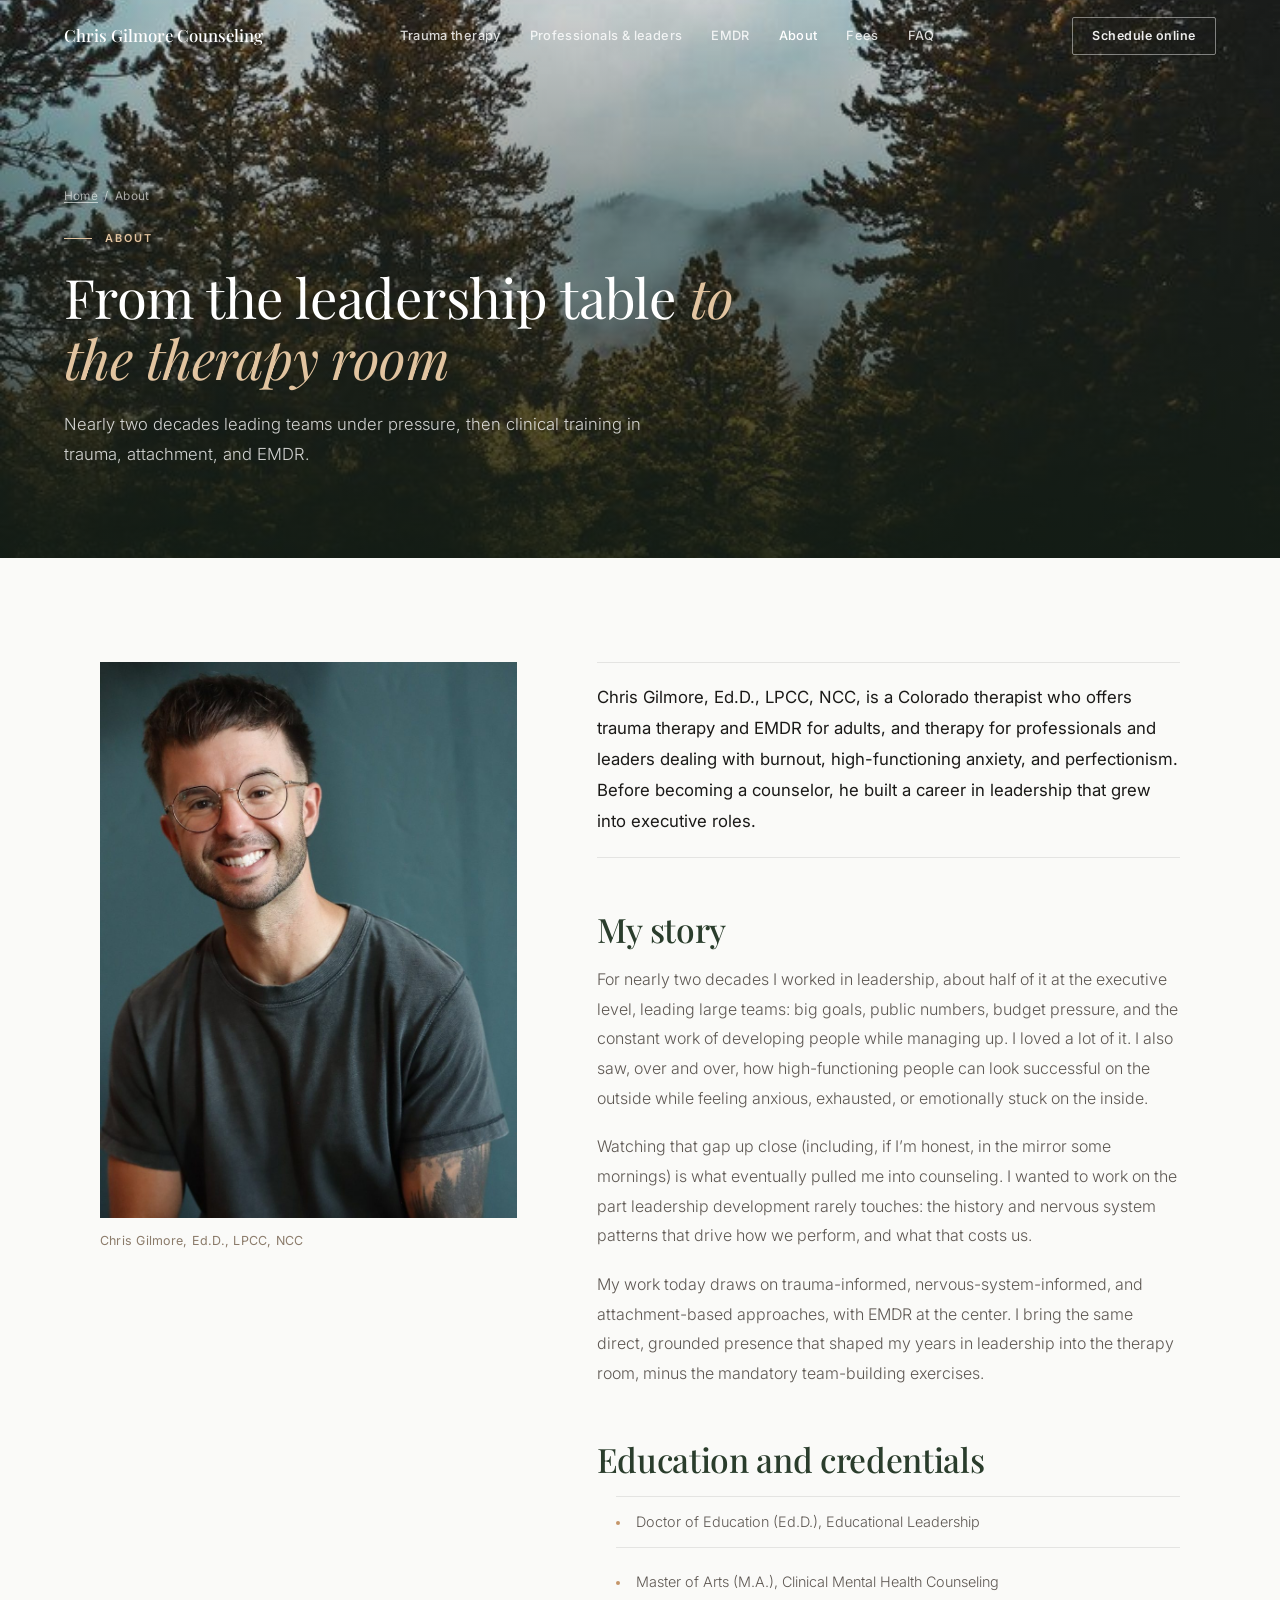
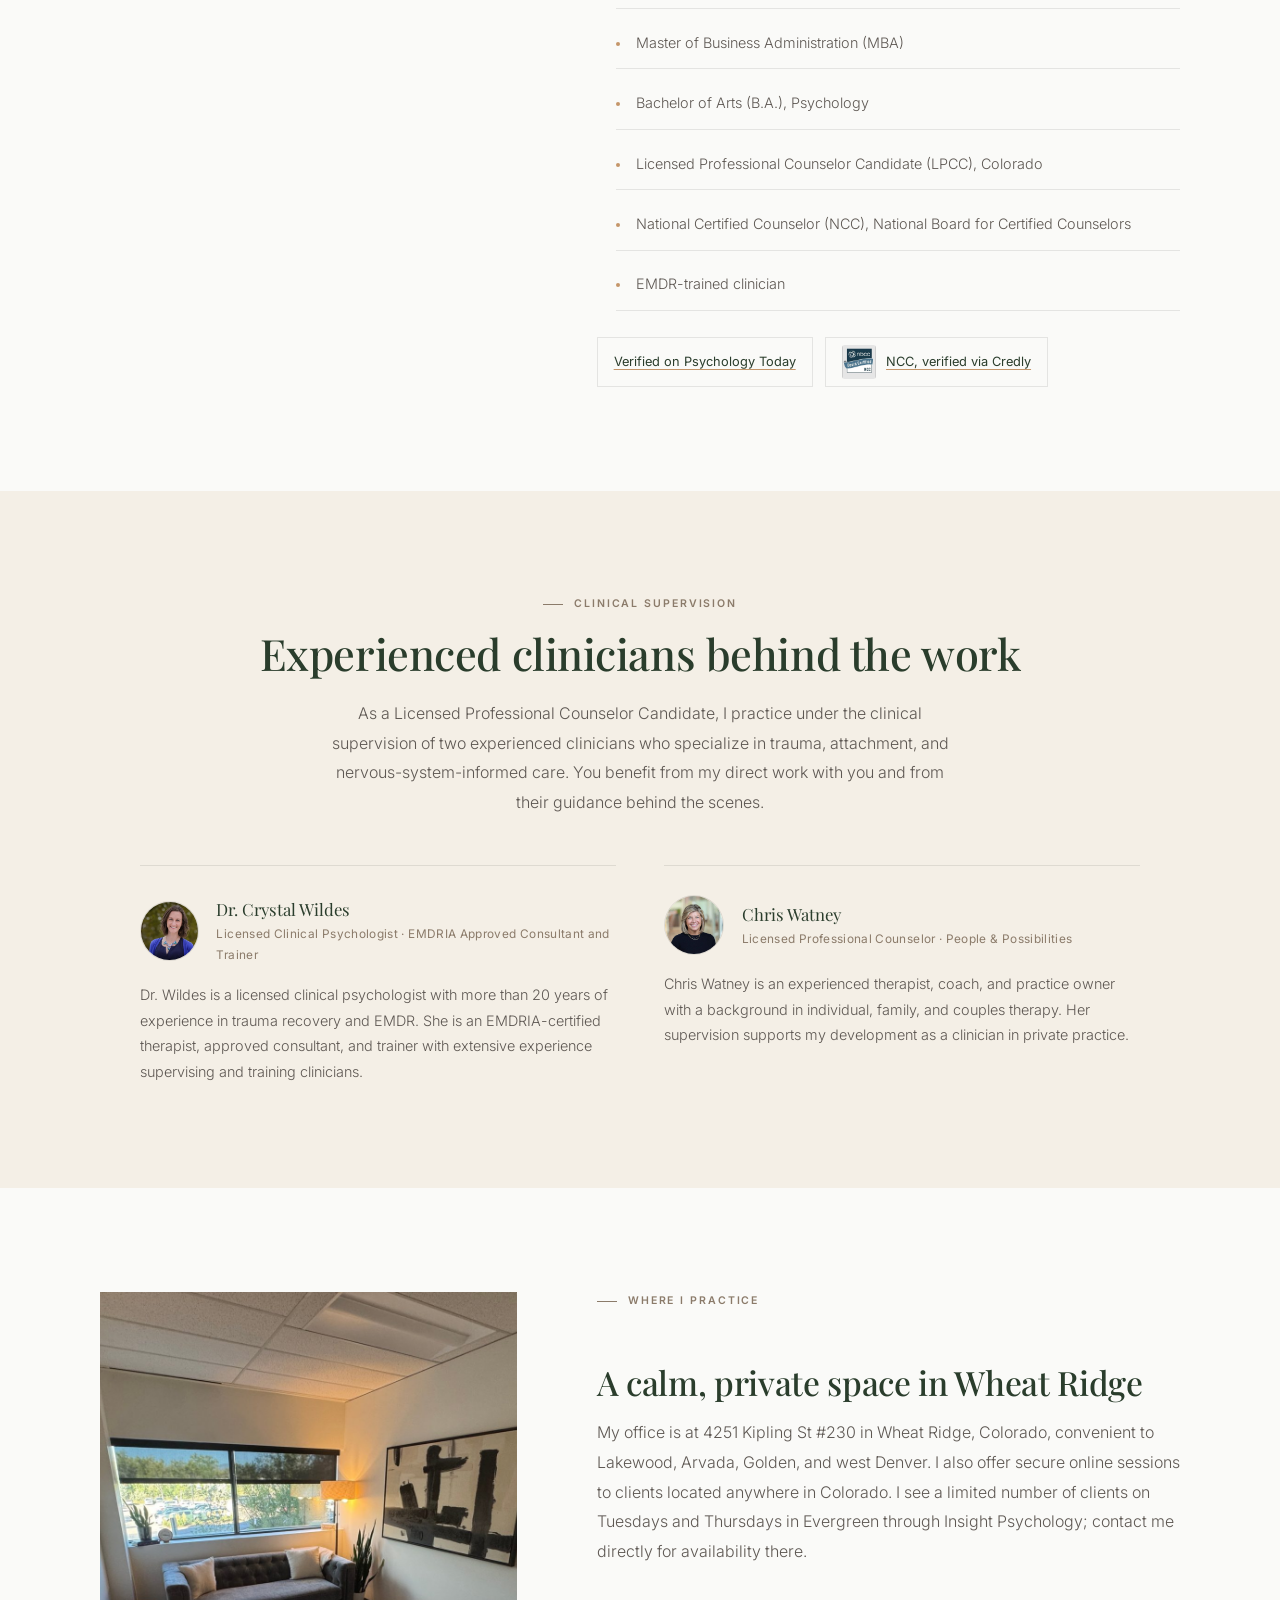
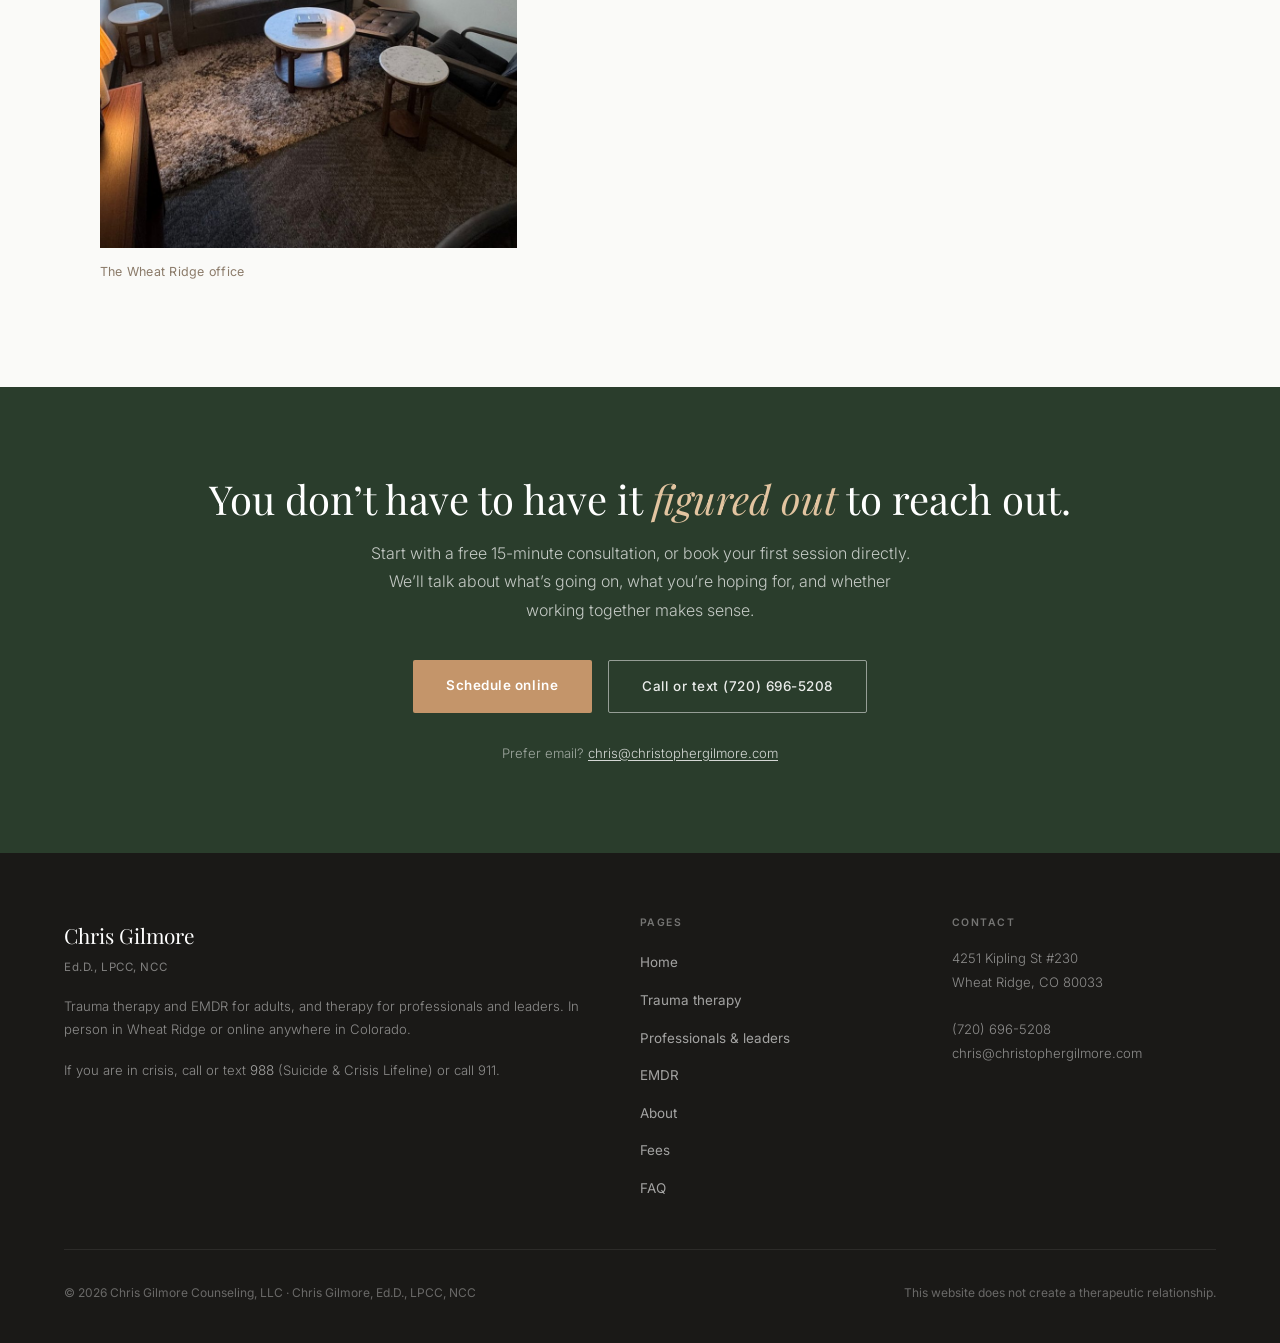
==== about/index.html @ 4705e633 "Add Wheat Ridge office photo to About page 'Where I practice' section Co-Authored-By: Claude Opus 5." ====
<!DOCTYPE html>
<html lang="en">
<head>
  <meta charset="UTF-8" />
  <meta name="viewport" content="width=device-width, initial-scale=1.0" />
  <title>About Chris Gilmore, Ed.D., LPCC, NCC | Colorado Therapist</title>
  <meta name="description" content="Chris Gilmore spent nearly two decades in executive leadership before becoming a trauma-focused therapist. Education, credentials, EMDR training, and clinical supervision." />
  <link rel="canonical" href="https://christophergilmore.com/about/" />
  <meta name="robots" content="index, follow, max-image-preview:large" />
  <meta name="author" content="Chris Gilmore, Ed.D., LPCC, NCC" />
  <meta property="og:type" content="website" />
  <meta property="og:site_name" content="Chris Gilmore Counseling" />
  <meta property="og:url" content="https://christophergilmore.com/about/" />
  <meta property="og:title" content="About Chris Gilmore | Trauma therapy in Colorado" />
  <meta property="og:description" content="Chris Gilmore spent nearly two decades in executive leadership before becoming a trauma-focused therapist. Education, credentials, EMDR training, and clinical supervision." />
  <meta property="og:image" content="https://christophergilmore.com/og-image.jpg?v=4" />
  <meta property="og:image:width" content="1200" />
  <meta property="og:image:height" content="630" />
  <meta property="og:image:alt" content="Colorado mountain ridge at sunrise with the words: A space to understand yourself more fully." />
  <meta name="twitter:card" content="summary_large_image" />
  <meta name="twitter:title" content="About Chris Gilmore | Trauma therapy in Colorado" />
  <meta name="twitter:description" content="Chris Gilmore spent nearly two decades in executive leadership before becoming a trauma-focused therapist. Education, credentials, EMDR training, and clinical supervision." />
  <meta name="twitter:image" content="https://christophergilmore.com/og-image.jpg?v=4" />
  <link rel="alternate" type="text/plain" title="Plain-text summary for AI assistants" href="/llms.txt" />
  <script type="application/ld+json">
{
  "@context": "https://schema.org",
  "@graph": [
    {
      "@type": "WebSite",
      "@id": "https://christophergilmore.com/#website",
      "url": "https://christophergilmore.com/",
      "name": "Chris Gilmore, Ed.D., LPCC, NCC",
      "publisher": {
        "@id": "https://christophergilmore.com/#practice"
      }
    },
    {
      "@type": [
        "MedicalBusiness",
        "ProfessionalService"
      ],
      "@id": "https://christophergilmore.com/#practice",
      "name": "Chris Gilmore Counseling",
      "alternateName": "Chris Gilmore Counseling, LLC",
      "description": "Private-pay trauma therapy and EMDR for adults, and therapy for executives, leaders, and other professionals in demanding roles. In person in Wheat Ridge, Colorado, and online anywhere in Colorado.",
      "url": "https://christophergilmore.com/",
      "logo": "https://christophergilmore.com/og-image.jpg",
      "image": "https://christophergilmore.com/og-image.jpg",
      "telephone": "+17206965208",
      "email": "chris@christophergilmore.com",
      "priceRange": "$165 per 50-minute session",
      "currenciesAccepted": "USD",
      "address": {
        "@type": "PostalAddress",
        "streetAddress": "4251 Kipling St #230",
        "addressLocality": "Wheat Ridge",
        "addressRegion": "CO",
        "postalCode": "80033",
        "addressCountry": "US"
      },
      "areaServed": {
        "@type": "State",
        "name": "Colorado"
      },
      "founder": {
        "@id": "https://christophergilmore.com/#practitioner"
      },
      "employee": {
        "@id": "https://christophergilmore.com/#practitioner"
      },
      "availableService": [
        {
          "@type": "MedicalTherapy",
          "name": "EMDR therapy"
        },
        {
          "@type": "MedicalTherapy",
          "name": "Trauma-focused psychotherapy"
        },
        {
          "@type": "MedicalTherapy",
          "name": "Telehealth psychotherapy"
        }
      ]
    },
    {
      "@type": "Person",
      "@id": "https://christophergilmore.com/#practitioner",
      "name": "Chris Gilmore",
      "honorificSuffix": "Ed.D., LPCC, NCC",
      "jobTitle": "Licensed Professional Counselor Candidate",
      "description": "Colorado therapist offering trauma therapy and EMDR for adults, and therapy for high-achieving professionals facing burnout, high-functioning anxiety, and perfectionism. Attachment-based and nervous-system-informed.",
      "url": "https://christophergilmore.com/about/",
      "image": "https://christophergilmore.com/about-photo.jpg",
      "email": "mailto:chris@christophergilmore.com",
      "telephone": "+17206965208",
      "sameAs": [
        "https://www.psychologytoday.com/profile/1588260",
        "https://www.credly.com/badges/486993e9-2bfe-4efd-933d-dc13f2e16e3e/public_url"
      ],
      "hasCredential": [
        {
          "@type": "EducationalOccupationalCredential",
          "credentialCategory": "degree",
          "name": "Doctor of Education (Ed.D.), Educational Leadership"
        },
        {
          "@type": "EducationalOccupationalCredential",
          "credentialCategory": "degree",
          "name": "Master of Business Administration (MBA)"
        },
        {
          "@type": "EducationalOccupationalCredential",
          "credentialCategory": "degree",
          "name": "Master of Arts (M.A.), Clinical Mental Health Counseling"
        },
        {
          "@type": "EducationalOccupationalCredential",
          "credentialCategory": "degree",
          "name": "Bachelor of Arts (B.A.), Psychology"
        },
        {
          "@type": "EducationalOccupationalCredential",
          "credentialCategory": "license",
          "name": "Licensed Professional Counselor Candidate (LPCC)",
          "recognizedBy": {
            "@type": "Organization",
            "name": "Colorado State Board of Licensed Professional Counselor Examiners"
          }
        },
        {
          "@type": "EducationalOccupationalCredential",
          "credentialCategory": "certification",
          "name": "National Certified Counselor (NCC)",
          "recognizedBy": {
            "@type": "Organization",
            "name": "National Board for Certified Counselors"
          }
        }
      ],
      "knowsAbout": [
        "Trauma therapy",
        "EMDR therapy",
        "Complex trauma",
        "Burnout",
        "High-functioning anxiety",
        "Perfectionism",
        "Executive stress",
        "Attachment theory",
        "Nervous system regulation",
        "Nervous system regulation"
      ],
      "worksFor": {
        "@id": "https://christophergilmore.com/#practice"
      }
    },
    {
      "@type": "ProfilePage",
      "@id": "https://christophergilmore.com/about/#webpage",
      "url": "https://christophergilmore.com/about/",
      "name": "About Chris Gilmore, Ed.D., LPCC, NCC | Colorado Therapist",
      "description": "Chris Gilmore spent nearly two decades in executive leadership before becoming a trauma-focused therapist. Education, credentials, EMDR training, and clinical supervision.",
      "isPartOf": {
        "@id": "https://christophergilmore.com/#website"
      },
      "about": {
        "@id": "https://christophergilmore.com/#practice"
      },
      "author": {
        "@id": "https://christophergilmore.com/#practitioner"
      },
      "reviewedBy": {
        "@id": "https://christophergilmore.com/#practitioner"
      },
      "lastReviewed": "2026-10-20",
      "dateModified": "2026-10-20",
      "inLanguage": "en-US",
      "breadcrumb": {
        "@id": "https://christophergilmore.com/about/#breadcrumbs"
      }
    },
    {
      "@type": "BreadcrumbList",
      "@id": "https://christophergilmore.com/about/#breadcrumbs",
      "itemListElement": [
        {
          "@type": "ListItem",
          "position": 1,
          "name": "Home",
          "item": "https://christophergilmore.com/"
        },
        {
          "@type": "ListItem",
          "position": 2,
          "name": "About",
          "item": "https://christophergilmore.com/about/"
        }
      ]
    }
  ]
}
  </script>
  <link rel="preconnect" href="https://fonts.googleapis.com" />
  <link rel="preconnect" href="https://fonts.gstatic.com" crossorigin />
  <link href="https://fonts.googleapis.com/css2?family=Playfair+Display:ital,wght@0,400;0,500;1,400&family=Inter:wght@300;400;500;600;700&display=swap" rel="stylesheet" />
  <link rel="stylesheet" href="/styles.css?v=3" />
<!-- Google tag (gtag.js) -->
<script async src="https://www.googletagmanager.com/gtag/js?id=G-8GF17G078T"></script>
<script>
  window.dataLayer = window.dataLayer || [];
  function gtag(){dataLayer.push(arguments);}
  gtag('js', new Date());
  gtag('config', 'G-8GF17G078T', { allow_google_signals: false, allow_ad_personalization_signals: false });
  // Inquiry click tracking: booking, call, text, email (no personal data is sent)
  document.addEventListener('click', function (e) {
    var a = e.target.closest && e.target.closest('a[href]');
    if (!a) return;
    var h = a.getAttribute('href') || '', method = null;
    if (h.indexOf('clientsecure.me') !== -1) method = 'booking_request';
    else if (h.indexOf('tel:') === 0 && h !== 'tel:988' && h !== 'tel:911') method = 'call';
    else if (h.indexOf('sms:') === 0) method = 'text';
    else if (h.indexOf('mailto:') === 0) method = 'email';
    if (method) gtag('event', 'generate_lead', { method: method, page_path: location.pathname, transport_type: 'beacon' });
  });
</script>
</head>
<body>
<a class="skip" href="#main">Skip to content</a>
<div class="mobile-nav" id="mobile-nav" role="dialog" aria-label="Menu">
  <button class="mob-close" onclick="toggleMenu()" aria-label="Close menu">&times;</button>
  <a href="/">Home</a>
  <a href="/trauma-therapy/">Trauma therapy</a>
  <a href="/therapy-for-high-achievers/">Professionals &amp; leaders</a>
  <a href="/emdr-therapy/">EMDR</a>
  <a href="/about/">About</a>
  <a href="/faq/#fees">Fees</a>
  <a href="/faq/">FAQ</a>
  <a href="https://christopher-gilmore.clientsecure.me/request" class="mob-cta" target="_blank" rel="noopener">Schedule online</a>
  <a href="tel:+17206965208" class="mob-call">Call or text (720) 696-5208</a>
</div>
<nav class="site-nav clear" id="site-nav" aria-label="Main">
  <a href="/" class="nav-brand">
    <span class="name">Chris Gilmore Counseling</span>
  </a>
  <ul class="nav-links">
    <li><a href="/trauma-therapy/">Trauma therapy</a></li>
    <li><a href="/therapy-for-high-achievers/">Professionals &amp; leaders</a></li>
    <li><a href="/emdr-therapy/">EMDR</a></li>
    <li><a href="/about/" aria-current="page">About</a></li>
    <li><a href="/faq/#fees">Fees</a></li>
    <li><a href="/faq/">FAQ</a></li>
  </ul>
  <a href="https://christopher-gilmore.clientsecure.me/request" class="nav-cta" target="_blank" rel="noopener">Schedule online</a>
  <button class="hamburger" onclick="toggleMenu()" aria-label="Open menu"><span></span><span></span><span></span></button>
</nav>
<header class="hero page">
  <div class="hero-bg" style="background-image:url('/photo-break-2.jpg')"></div>
  <div class="hero-overlay"></div>
  <div class="hero-content">
    <nav class="crumbs" aria-label="Breadcrumb"><a href="/">Home</a> &nbsp;/&nbsp; <span>About</span></nav>
    <div class="hero-label">About</div>
    <h1>From the leadership table <em>to the therapy room</em></h1>
    <p class="lede">Nearly two decades leading teams under pressure, then clinical training in trauma, attachment, and EMDR.</p>
  </div>
</header>

<main id="main">
<section class="sec">
  <div class="split">
    <figure class="photo"><img src="/about-photo.jpg" alt="Chris Gilmore, Ed.D., LPCC, NCC" /><figcaption>Chris Gilmore, Ed.D., LPCC, NCC</figcaption></figure>
    <div class="prose" style="margin:0">
      <p class="answer">Chris Gilmore, Ed.D., LPCC, NCC, is a Colorado therapist who offers trauma therapy and EMDR for adults, and therapy for professionals and leaders dealing with burnout, high-functioning anxiety, and perfectionism. Before becoming a counselor, he built a career in leadership that grew into executive roles.</p>
      <h2>My story</h2>
      <p>For nearly two decades I worked in leadership, about half of it at the executive level, leading large teams: big goals, public numbers, budget pressure, and the constant work of developing people while managing up. I loved a lot of it. I also saw, over and over, how high-functioning people can look successful on the outside while feeling anxious, exhausted, or emotionally stuck on the inside.</p>
      <p>Watching that gap up close (including, if I&#8217;m honest, in the mirror some mornings) is what eventually pulled me into counseling. I wanted to work on the part leadership development rarely touches: the history and nervous system patterns that drive how we perform, and what that costs us.</p>
      <p>My work today draws on trauma-informed, nervous-system-informed, and attachment-based approaches, with EMDR at the center. I bring the same direct, grounded presence that shaped my years in leadership into the therapy room, minus the mandatory team-building exercises.</p>
      <h2>Education and credentials</h2>
      <ul class="creds">
        <li>Doctor of Education (Ed.D.), Educational Leadership</li>
        <li>Master of Arts (M.A.), Clinical Mental Health Counseling</li>
        <li>Master of Business Administration (MBA)</li>
        <li>Bachelor of Arts (B.A.), Psychology</li>
        <li>Licensed Professional Counselor Candidate (LPCC), Colorado</li>
        <li>National Certified Counselor (NCC), National Board for Certified Counselors</li>
        <li>EMDR-trained clinician</li>
      </ul>
      <div class="badges">
        <a class="badge" href="https://www.psychologytoday.com/profile/1588260" target="_blank" rel="noopener">Verified on Psychology Today</a>
        <a class="badge" href="https://www.credly.com/badges/486993e9-2bfe-4efd-933d-dc13f2e16e3e/public_url" target="_blank" rel="noopener"><img src="/nbcc-ncc-badge.jpg" alt="National Certified Counselor badge" loading="lazy">NCC, verified via Credly</a>
      </div>
    </div>
  </div>
</section>

<section class="sec cream" id="supervision">
  <div class="wrap">
    <div class="eyebrow center">Clinical supervision</div>
    <h2 class="sec-title center">Experienced clinicians behind the work</h2>
    <p class="sec-lead center">As a Licensed Professional Counselor Candidate, I practice under the clinical supervision of two experienced clinicians who specialize in trauma, attachment, and nervous-system-informed care. You benefit from my direct work with you and from their guidance behind the scenes.</p>
    <div class="sup-grid">
      <div class="sup-card">
        <div class="sup-head"><img src="/sup-crystal-wildes.jpg" alt="Dr. Crystal Wildes" loading="lazy"><div><div class="sup-name">Dr. Crystal Wildes</div><div class="sup-role">Licensed Clinical Psychologist &middot; EMDRIA Approved Consultant and Trainer</div></div></div>
        <p>Dr. Wildes is a licensed clinical psychologist with more than 20 years of experience in trauma recovery and EMDR. She is an EMDRIA-certified therapist, approved consultant, and trainer with extensive experience supervising and training clinicians.</p>
      </div>
      <div class="sup-card">
        <div class="sup-head"><img src="/sup-chris-watney.jpg" alt="Chris Watney" loading="lazy"><div><div class="sup-name">Chris Watney</div><div class="sup-role">Licensed Professional Counselor &middot; People &amp; Possibilities</div></div></div>
        <p>Chris Watney is an experienced therapist, coach, and practice owner with a background in individual, family, and couples therapy. Her supervision supports my development as a clinician in private practice.</p>
      </div>
    </div>
  </div>
</section>

<section class="sec">
  <div class="split">
    <figure class="photo"><img src="/office.jpg" alt="Therapy office in Wheat Ridge with a sofa, armchair, warm lamps, and a window" loading="lazy" /><figcaption>The Wheat Ridge office</figcaption></figure>
    <div class="prose" style="margin:0">
      <div class="eyebrow">Where I practice</div>
      <h2>A calm, private space in Wheat Ridge</h2>
      <p>My office is at 4251 Kipling St #230 in Wheat Ridge, Colorado, convenient to Lakewood, Arvada, Golden, and west Denver. I also offer secure online sessions to clients located anywhere in Colorado. I see a limited number of clients on Tuesdays and Thursdays in Evergreen through Insight Psychology; contact me directly for availability there.</p>
    </div>
  </div>
</section>
</main>
<section class="cta-band" aria-labelledby="cta-h">
  <h2 id="cta-h">You don&#8217;t have to have it <em>figured out</em> to reach out.</h2>
  <p>Start with a free 15-minute consultation, or book your first session directly. We&#8217;ll talk about what&#8217;s going on, what you&#8217;re hoping for, and whether working together makes sense.</p>
  <div class="btns">
    <a href="https://christopher-gilmore.clientsecure.me/request" class="btn-primary" target="_blank" rel="noopener">Schedule online</a>
    <a href="tel:+17206965208" class="btn-ghost">Call or text (720) 696-5208</a>
  </div>
  <p class="small">Prefer email? <a href="mailto:chris@christophergilmore.com">chris@christophergilmore.com</a></p>
</section>
<footer>
  <div class="footer-grid">
    <div>
      <div class="footer-name">Chris Gilmore</div>
      <div class="footer-cred">Ed.D., LPCC, NCC</div>
      <p>Trauma therapy and EMDR for adults, and therapy for professionals and leaders. In person in Wheat Ridge or online anywhere in Colorado.</p>
      <p style="margin-top:1rem">If you are in crisis, call or text <a href="tel:988">988</a> (Suicide &amp; Crisis Lifeline) or call 911.</p>
    </div>
    <div>
      <h2>Pages</h2>
      <ul>
        <li><a href="/">Home</a></li>
        <li><a href="/trauma-therapy/">Trauma therapy</a></li>
        <li><a href="/therapy-for-high-achievers/">Professionals &amp; leaders</a></li>
        <li><a href="/emdr-therapy/">EMDR</a></li>
        <li><a href="/about/">About</a></li>
        <li><a href="/faq/#fees">Fees</a></li>
        <li><a href="/faq/">FAQ</a></li>
      </ul>
    </div>
    <div>
      <h2>Contact</h2>
      <address>
        4251 Kipling St #230<br>Wheat Ridge, CO 80033<br><br>
        <a href="tel:+17206965208">(720) 696-5208</a><br>
        <a href="mailto:chris@christophergilmore.com">chris@christophergilmore.com</a>
      </address>
    </div>
  </div>
  <div class="footer-bottom">
    <span>&copy; 2026 Chris Gilmore Counseling, LLC &middot; Chris Gilmore, Ed.D., LPCC, NCC</span>
    <span>This website does not create a therapeutic relationship.</span>
  </div>
</footer>
<script>
  (function () {
    var nav = document.getElementById('site-nav');
    function setNav() { nav.className = 'site-nav ' + (window.scrollY > 60 ? 'solid' : 'clear'); }
    window.addEventListener('scroll', setNav, { passive: true }); setNav();
  })();
  function toggleMenu() {
    var m = document.getElementById('mobile-nav');
    m.classList.toggle('open');
    document.body.style.overflow = m.classList.contains('open') ? 'hidden' : '';
  }
</script>
</body>
</html>
---- styles.css ----
*, *::before, *::after { box-sizing: border-box; margin: 0; padding: 0; }

:root {
  --ink:    #1A1917;
  --mid:    #5E5853;
  --soft:   #AEA8A1;
  --paper:  #FAFAF8;
  --cream:  #F4EFE6;
  --forest: #2A3D2C;
  --stone:  #8B7B6A;
  --gold:   #C4956A;
  --gold-dk:#9A6E45;
  --gold-lt:#E2C4A0;
  --line:   rgba(0,0,0,0.09);
  --nav-h:  72px;
  --ease:   .3s ease;
  --measure: 700px;
}

html { scroll-behavior: smooth; }
body {
  font-family: 'Inter', sans-serif;
  background: var(--paper);
  color: var(--ink);
  line-height: 1.75;
  -webkit-font-smoothing: antialiased;
}
h1,h2,h3,h4 { font-family: 'Playfair Display', serif; line-height: 1.2; font-weight: 500; }
a { color: inherit; text-decoration: none; }
img { display: block; max-width: 100%; }
section, [id] { scroll-margin-top: calc(var(--nav-h) + 1rem); }
.skip { position: absolute; left: -9999px; }
.skip:focus { left: 1rem; top: 1rem; z-index: 999; background: #fff; padding: .5rem 1rem; }

/* ── NAV ── */
nav.site-nav {
  position: fixed; top: 0; left: 0; right: 0; z-index: 200;
  height: var(--nav-h);
  display: flex; align-items: center; justify-content: space-between; gap: 1.5rem;
  padding: 0 5%;
  transition: background var(--ease), box-shadow var(--ease);
}
nav.site-nav.clear { background: transparent; }
nav.site-nav.solid { background: rgba(250,250,248,.96); backdrop-filter: blur(16px); box-shadow: 0 1px 0 var(--line); }
.nav-brand { display: flex; flex-direction: column; gap: 1px; }
.nav-brand .name { font-family: 'Playfair Display', serif; font-size: 1.05rem; font-weight: 500; color: #fff; transition: color var(--ease); }
.nav-brand .tag { font-size: .65rem; letter-spacing: .06em; color: rgba(255,255,255,.65); transition: color var(--ease); }
nav.solid .nav-brand .name { color: var(--forest); }
nav.solid .nav-brand .tag { color: var(--stone); }
.nav-links { display: flex; gap: 1.8rem; list-style: none; font-size: .8rem; font-weight: 500; letter-spacing: .03em; }
.nav-links a { color: rgba(255,255,255,.82); transition: color var(--ease); }
.nav-links a:hover, .nav-links a[aria-current="page"] { color: #fff; }
nav.solid .nav-links a { color: var(--mid); }
nav.solid .nav-links a:hover, nav.solid .nav-links a[aria-current="page"] { color: var(--forest); }
.nav-cta {
  font-size: .78rem; font-weight: 600; letter-spacing: .04em; white-space: nowrap;
  color: rgba(255,255,255,.92); border: 1px solid rgba(255,255,255,.45);
  padding: .45rem 1.2rem; border-radius: 2px;
  transition: background var(--ease), color var(--ease), border-color var(--ease);
}
.nav-cta:hover { background: rgba(255,255,255,.15); }
nav.solid .nav-cta { color: var(--forest); border-color: var(--forest); }
nav.solid .nav-cta:hover { background: var(--forest); color: #fff; }
.hamburger { display: none; flex-direction: column; gap: 5px; cursor: pointer; border: none; background: none; padding: 6px; }
.hamburger span { display: block; width: 22px; height: 1.5px; background: #fff; transition: background var(--ease); }
nav.solid .hamburger span { background: var(--ink); }

.mobile-nav {
  display: none; position: fixed; inset: 0; z-index: 300;
  background: var(--forest); flex-direction: column;
  align-items: center; justify-content: center; gap: 1.8rem;
}
.mobile-nav.open { display: flex; }
.mobile-nav a { font-family: 'Playfair Display', serif; font-size: 1.6rem; color: rgba(255,255,255,.92); }
.mobile-nav a.mob-cta { font-family: 'Inter', sans-serif; font-size: 1rem; font-weight: 500; color: var(--gold-lt); }
.mobile-nav a.mob-call { font-family: 'Inter', sans-serif; font-size: .95rem; color: rgba(255,255,255,.7); }
.mob-close { position: absolute; top: 1.2rem; right: 5%; font-size: 2rem; color: rgba(255,255,255,.6); background: none; border: none; cursor: pointer; line-height: 1; }

/* ── HEROES ── */
.hero { position: relative; display: flex; align-items: flex-end; overflow: hidden; background: var(--forest); }
.hero.full { min-height: 100vh; min-height: 100svh; }
.hero.page { min-height: 62vh; }
.hero-bg { position: absolute; inset: 0; background-size: cover; background-position: center 35%; }
.hero-overlay { position: absolute; inset: 0; background: linear-gradient(to top, rgba(18,28,20,.88) 0%, rgba(18,28,20,.55) 45%, rgba(18,28,20,.2) 100%); }
.hero-content { position: relative; z-index: 1; padding: calc(var(--nav-h) + 3rem) 5% 5.5rem; max-width: 860px; }
.hero.full .hero-content { padding-bottom: 7rem; }
.hero-label {
  font-size: .68rem; font-weight: 600; letter-spacing: .18em; text-transform: uppercase;
  color: var(--gold-lt); margin-bottom: 1.2rem; display: flex; align-items: center; gap: .8rem;
}
.hero-label::before { content: ''; width: 28px; height: 1px; background: var(--gold-lt); }
.hero h1 { font-size: clamp(2.4rem, 5.2vw, 4.2rem); color: #fff; font-weight: 400; line-height: 1.12; margin-bottom: 1.3rem; letter-spacing: -.01em; }
.hero.page h1 { font-size: clamp(2.1rem, 4.4vw, 3.4rem); }
.hero h1 em { font-style: italic; color: var(--gold-lt); }
.hero p.lede { font-size: 1.04rem; color: rgba(255,255,255,.8); max-width: 580px; margin-bottom: 2.4rem; line-height: 1.8; font-weight: 300; }
.hero.page p.lede { margin-bottom: 0; }
.btns { display: flex; gap: 1rem; flex-wrap: wrap; }
.btn-primary {
  display: inline-block; background: var(--gold); color: #fff; padding: .85rem 2.1rem;
  font-size: .84rem; font-weight: 600; letter-spacing: .04em; border-radius: 2px;
  transition: background var(--ease), transform var(--ease);
}
.btn-primary:hover { background: #b08050; transform: translateY(-1px); }
.btn-ghost {
  display: inline-block; border: 1px solid rgba(255,255,255,.5); color: rgba(255,255,255,.9);
  padding: .85rem 2.1rem; font-size: .84rem; font-weight: 500; border-radius: 2px; letter-spacing: .04em;
  transition: background var(--ease);
}
.btn-ghost:hover { background: rgba(255,255,255,.1); }
.btn-ghost.dk { border-color: var(--forest); color: var(--forest); }
.btn-ghost.dk:hover { background: var(--forest); color: #fff; }

.crumbs { font-size: .74rem; color: rgba(255,255,255,.6); margin-bottom: 1.4rem; letter-spacing: .02em; }
.crumbs a { text-decoration: underline; text-underline-offset: 2px; }
.crumbs a:hover { color: #fff; }

/* ── SECTIONS ── */
.sec { padding: 6.5rem 5%; }
.sec.cream { background: var(--cream); }
.sec.dark { background: var(--forest); color: #fff; }
.wrap { max-width: 1080px; margin: 0 auto; }
.narrow { max-width: var(--measure); margin: 0 auto; }
.eyebrow {
  font-size: .66rem; font-weight: 600; letter-spacing: .18em; text-transform: uppercase;
  color: var(--stone); display: flex; align-items: center; gap: .7rem; margin-bottom: .9rem;
}
.eyebrow::before { content: ''; width: 20px; height: 1px; background: currentColor; }
.eyebrow.center { justify-content: center; }
.dark .eyebrow { color: var(--gold-lt); }
.sec-title { font-size: clamp(1.9rem, 3.4vw, 2.7rem); color: var(--forest); margin-bottom: 1.2rem; letter-spacing: -.01em; }
.sec-title.center { text-align: center; }
.dark .sec-title { color: #fff; }
.sec-lead { font-size: 1rem; color: var(--mid); max-width: 640px; line-height: 1.85; font-weight: 300; margin-bottom: 3rem; }
.sec-lead.center { text-align: center; margin-left: auto; margin-right: auto; }
.dark .sec-lead { color: rgba(255,255,255,.72); }

/* Long-form prose */
.prose { max-width: var(--measure); margin: 0 auto; }
.prose h2 { font-size: clamp(1.6rem, 2.8vw, 2.1rem); color: var(--forest); margin: 3.2rem 0 1rem; letter-spacing: -.01em; }
.prose h2:first-child { margin-top: 0; }
.prose h3 { font-size: 1.22rem; color: var(--forest); margin: 2.2rem 0 .6rem; }
.prose p, .prose li { font-size: 1rem; color: var(--mid); line-height: 1.85; font-weight: 300; }
.prose p { margin-bottom: 1.2rem; }
.prose ul, .prose ol { margin: 0 0 1.4rem 1.2rem; }
.prose li { margin-bottom: .55rem; padding-left: .2rem; }
.prose li::marker { color: var(--gold); }
.prose strong { font-weight: 500; color: var(--ink); }
.prose a { color: var(--forest); text-decoration: underline; text-underline-offset: 3px; text-decoration-color: var(--gold); }
.prose a:hover { color: var(--gold-dk); }
.prose blockquote, .callout {
  margin: 2rem 0; padding: 1.6rem 1.9rem; background: var(--cream); border-left: 3px solid var(--gold);
  font-family: 'Playfair Display', serif; font-style: italic; font-size: 1.12rem; line-height: 1.7; color: var(--forest);
}
.cream .callout, .cream .prose blockquote { background: #fff; }
.answer {
  font-size: 1.05rem !important; color: var(--ink) !important; font-weight: 400 !important;
  border-top: 1px solid var(--line); border-bottom: 1px solid var(--line); padding: 1.2rem 0; margin-bottom: 1.8rem !important;
}
.byline { font-size: .8rem; color: var(--stone); margin-top: 3rem; padding-top: 1.4rem; border-top: 1px solid var(--line); line-height: 1.7; }
.byline a { color: var(--forest); text-decoration: underline; text-underline-offset: 2px; }

/* Signs / pattern list */
.rows { max-width: 900px; margin: 0 auto; }
.row {
  display: grid; grid-template-columns: 240px 1fr; gap: .6rem 3rem; padding: 1.4rem 0;
  border-bottom: 1px solid var(--line); align-items: baseline;
}
.row:first-child { border-top: 1px solid var(--line); }
.row h3 { font-family: 'Inter', sans-serif; font-size: .8rem; font-weight: 700; letter-spacing: .08em; text-transform: uppercase; color: var(--forest); }
.row p { font-size: .92rem; color: var(--mid); line-height: 1.75; font-weight: 300; }
.dark .row { border-color: rgba(255,255,255,.15); }
.dark .row h3 { color: rgba(255,255,255,.92); }
.dark .row p { color: rgba(255,255,255,.66); }

/* Cards (internal links) */
.cards { display: grid; grid-template-columns: repeat(3, minmax(0,1fr)); gap: 1.4rem; max-width: 1080px; margin: 0 auto; }
.card {
  display: flex; flex-direction: column; gap: .7rem; padding: 2rem 1.8rem; background: #fff;
  border: 1px solid var(--line); transition: border-color var(--ease), transform var(--ease);
}
.card:hover { border-color: var(--forest); transform: translateY(-2px); }
.card h3 { font-size: 1.25rem; color: var(--forest); }
.card p { font-size: .9rem; color: var(--mid); line-height: 1.7; font-weight: 300; flex: 1; }
.card .more { font-size: .78rem; font-weight: 600; color: var(--gold-dk); letter-spacing: .03em; }

/* Two-column split */
.split { display: grid; grid-template-columns: 5fr 7fr; gap: 5rem; align-items: start; max-width: 1080px; margin: 0 auto; }
.split .photo { position: sticky; top: calc(var(--nav-h) + 2rem); }
.split .photo img { width: 100%; aspect-ratio: 3/4; object-fit: cover; object-position: center top; }
.split .photo figcaption { font-size: .78rem; color: var(--stone); margin-top: .8rem; letter-spacing: .02em; }

.creds { list-style: none; margin: 2rem 0 0; padding: 0; }
.creds li { display: flex; gap: 1rem; align-items: baseline; padding: .75rem 0; border-bottom: 1px solid var(--line); font-size: .9rem; color: var(--mid); }
.creds li:first-child { border-top: 1px solid var(--line); }
.creds li::before { content: ''; width: 4px; height: 4px; border-radius: 50%; background: var(--gold); flex-shrink: 0; transform: translateY(-2px); }
.badges { display: flex; flex-wrap: wrap; gap: .8rem; margin-top: 1.6rem; }
.badge { display: inline-flex; align-items: center; gap: .6rem; padding: .45rem 1rem; border: 1px solid var(--line); font-size: .8rem; color: var(--mid); }
.badge:hover { border-color: var(--forest); color: var(--forest); }
.badge img { width: 34px; height: 34px; border-radius: 3px; }

.sup-grid { display: grid; grid-template-columns: 1fr 1fr; gap: 3rem; max-width: 1000px; margin: 3rem auto 0; }
.sup-card { border-top: 1px solid var(--line); padding-top: 1.8rem; }
.sup-head { display: flex; align-items: center; gap: 1.1rem; margin-bottom: 1rem; }
.sup-head img { width: 60px; height: 60px; border-radius: 50%; object-fit: cover; object-position: center top; border: 1px solid var(--line); }
.sup-name { font-family: 'Playfair Display', serif; font-size: 1.05rem; color: var(--forest); }
.sup-role { font-size: .74rem; color: var(--stone); letter-spacing: .03em; }
.sup-card p { font-size: .9rem; color: var(--mid); line-height: 1.78; font-weight: 300; }

/* Photo break */
.photo-break { height: 420px; overflow: hidden; }
.photo-break img { width: 100%; height: 100%; object-fit: cover; }

/* Fees */
.fee-grid { display: grid; grid-template-columns: repeat(3, minmax(0,1fr)); gap: 1.4rem; max-width: 1000px; margin: 0 auto 3rem; }
.fee { background: #fff; border: 1px solid var(--line); padding: 2rem 1.8rem; }
.fee .amt { font-family: 'Playfair Display', serif; font-size: 2.3rem; color: var(--forest); line-height: 1.1; }
.fee .lbl { font-size: .72rem; font-weight: 600; letter-spacing: .1em; text-transform: uppercase; color: var(--stone); margin-bottom: .8rem; }
.fee p { font-size: .9rem; color: var(--mid); margin-top: .7rem; line-height: 1.7; font-weight: 300; }

/* FAQ */
.faq { max-width: 760px; margin: 0 auto; }
.faq-group { font-size: .7rem; font-weight: 600; letter-spacing: .16em; text-transform: uppercase; color: var(--stone); margin: 3rem 0 .8rem; }
.faq-group:first-child { margin-top: 0; }
.faq details { border-bottom: 1px solid var(--line); }
.faq details:first-of-type { border-top: 1px solid var(--line); }
.faq summary {
  list-style: none; cursor: pointer; display: flex; justify-content: space-between; align-items: center; gap: 2rem;
  padding: 1.35rem 0; font-family: 'Playfair Display', serif; font-size: 1.06rem; color: var(--forest);
}
.faq summary::-webkit-details-marker { display: none; }
.faq summary::after { content: '+'; font-family: 'Inter', sans-serif; color: var(--soft); transition: transform var(--ease); flex-shrink: 0; }
.faq details[open] summary::after { transform: rotate(45deg); color: var(--forest); }
.faq summary:hover { color: var(--stone); }
.faq .a { padding: 0 0 1.4rem; }
.faq .a p { font-size: .95rem; color: var(--mid); line-height: 1.82; font-weight: 300; }
.faq .a p + p { margin-top: .8rem; }
.faq .a a { color: var(--forest); text-decoration: underline; text-underline-offset: 2px; }

/* CTA band */
.cta-band { background: var(--forest); padding: 5.5rem 5%; text-align: center; }
.cta-band h2 { color: #fff; font-size: clamp(1.8rem, 3.2vw, 2.5rem); font-weight: 400; margin-bottom: 1rem; }
.cta-band h2 em { color: var(--gold-lt); }
.cta-band p { color: rgba(255,255,255,.72); max-width: 560px; margin: 0 auto 2.2rem; font-weight: 300; line-height: 1.8; }
.cta-band .btns { justify-content: center; }
.cta-band .small { font-size: .82rem; color: rgba(255,255,255,.55); margin: 1.8rem auto 0; }
.cta-band .small a { text-decoration: underline; text-underline-offset: 2px; color: rgba(255,255,255,.8); }

/* Footer */
footer { background: var(--ink); padding: 4rem 5% 2.5rem; }
.footer-grid { display: grid; grid-template-columns: 2fr 1fr 1fr; gap: 3rem; padding-bottom: 3rem; border-bottom: 1px solid rgba(255,255,255,.08); max-width: 1180px; margin: 0 auto; }
.footer-name { font-family: 'Playfair Display', serif; font-size: 1.3rem; color: #fff; }
.footer-cred { font-size: .72rem; color: rgba(255,255,255,.45); letter-spacing: .05em; margin: .2rem 0 1.1rem; }
footer p, footer address { font-size: .82rem; color: rgba(255,255,255,.5); line-height: 1.8; font-weight: 300; font-style: normal; }
footer h2 { font-family: 'Inter', sans-serif; font-size: .65rem; font-weight: 600; letter-spacing: .14em; text-transform: uppercase; color: rgba(255,255,255,.4); margin-bottom: 1.1rem; }
footer ul { list-style: none; display: flex; flex-direction: column; gap: .6rem; }
footer li a, footer p a { font-size: .84rem; color: rgba(255,255,255,.6); transition: color var(--ease); }
footer li a:hover, footer p a:hover { color: #fff; }
.footer-bottom { max-width: 1180px; margin: 0 auto; padding-top: 2rem; display: flex; justify-content: space-between; gap: 1rem; font-size: .75rem; color: rgba(255,255,255,.35); }

@media (max-width: 1024px) {
  .nav-links { gap: 1.2rem; }
  .cards, .fee-grid { grid-template-columns: 1fr 1fr; }
  .split { gap: 3rem; }
}
@media (max-width: 860px) {
  :root { --nav-h: 62px; }
  .nav-links, .nav-cta { display: none; }
  .hamburger { display: flex; }
  .split { grid-template-columns: 1fr; }
  .split .photo { position: static; max-width: 380px; }
  .sup-grid, .footer-grid { grid-template-columns: 1fr; gap: 2.2rem; }
  .footer-bottom { flex-direction: column; text-align: center; }
  .photo-break { height: 260px; }
}
@media (max-width: 640px) {
  .sec { padding: 4.5rem 5%; }
  .cards, .fee-grid { grid-template-columns: 1fr; }
  .row { grid-template-columns: 1fr; gap: .3rem; padding: 1.2rem 0; }
  .hero.page { min-height: 56vh; }
  .hero-content { padding-bottom: 3.5rem; }
  .hero.full .hero-content { padding-bottom: 4.5rem; }
}

/* Two audience paths on the homepage */
.paths { display: grid; grid-template-columns: 1fr 1fr; gap: 1.6rem; max-width: 1080px; margin: 0 auto; }
.path {
  display: flex; flex-direction: column; gap: .9rem; padding: 2.4rem 2.2rem; background: var(--cream);
  border: 1px solid transparent; transition: border-color var(--ease), transform var(--ease);
}
.path:hover { border-color: var(--forest); transform: translateY(-2px); }
.path .eyebrow { margin-bottom: 0; }
.path h2 { font-size: clamp(1.35rem, 2.2vw, 1.7rem); color: var(--forest); font-weight: 400; font-style: italic; }
.path p { font-size: .95rem; color: var(--mid); line-height: 1.8; font-weight: 300; }
.path ul { list-style: none; margin: .2rem 0 .4rem; padding: 0; }
.path li { font-size: .9rem; color: var(--mid); padding: .5rem 0; border-top: 1px solid var(--line); font-weight: 300; }
.path .more { margin-top: auto; font-size: .82rem; font-weight: 600; color: var(--gold-dk); letter-spacing: .03em; }
@media (max-width: 760px) { .paths { grid-template-columns: 1fr; } .path { padding: 2rem 1.6rem; } }

/* CTA helper line and fee note */
.cta-note { margin-top: 1rem; font-size: .85rem; color: rgba(255,255,255,.75); }
.fee-note { max-width: 640px; margin: 0 auto 2rem; text-align: center; font-size: .92rem; line-height: 1.75; color: var(--mid); }
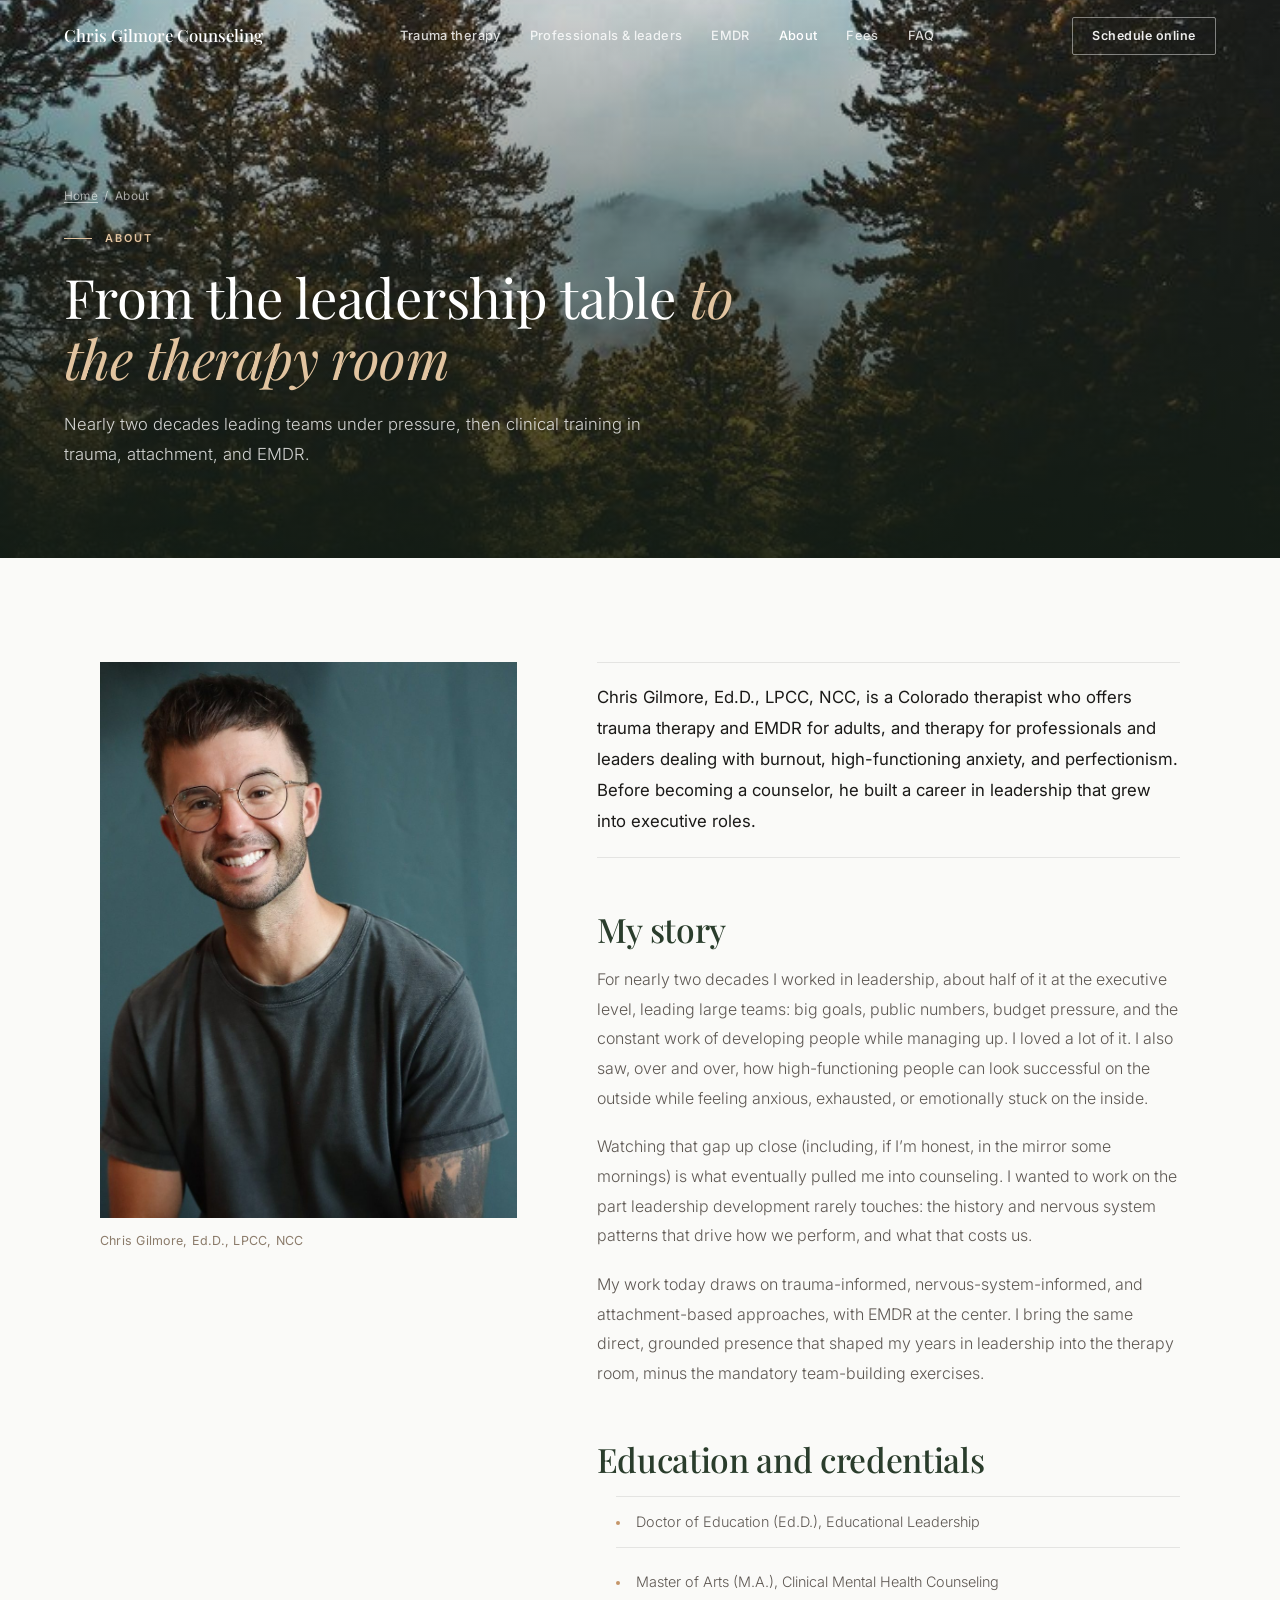
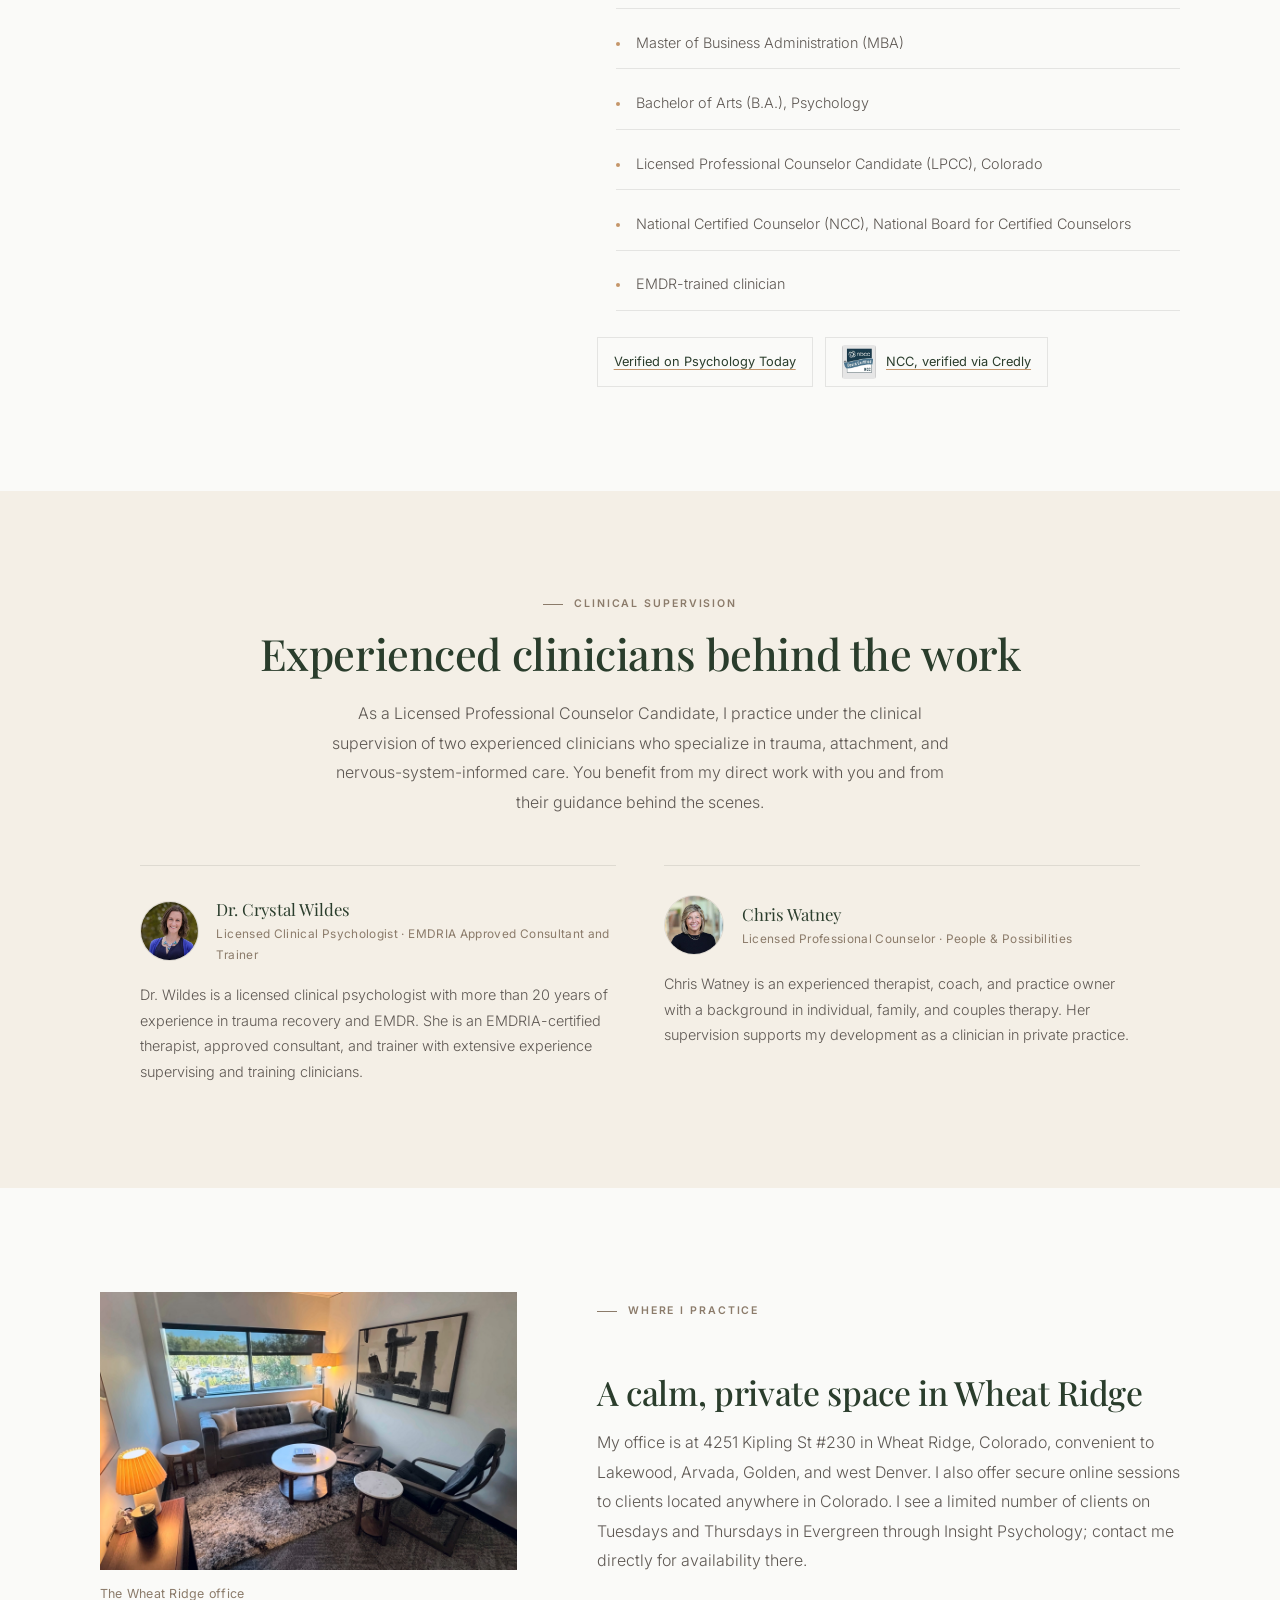
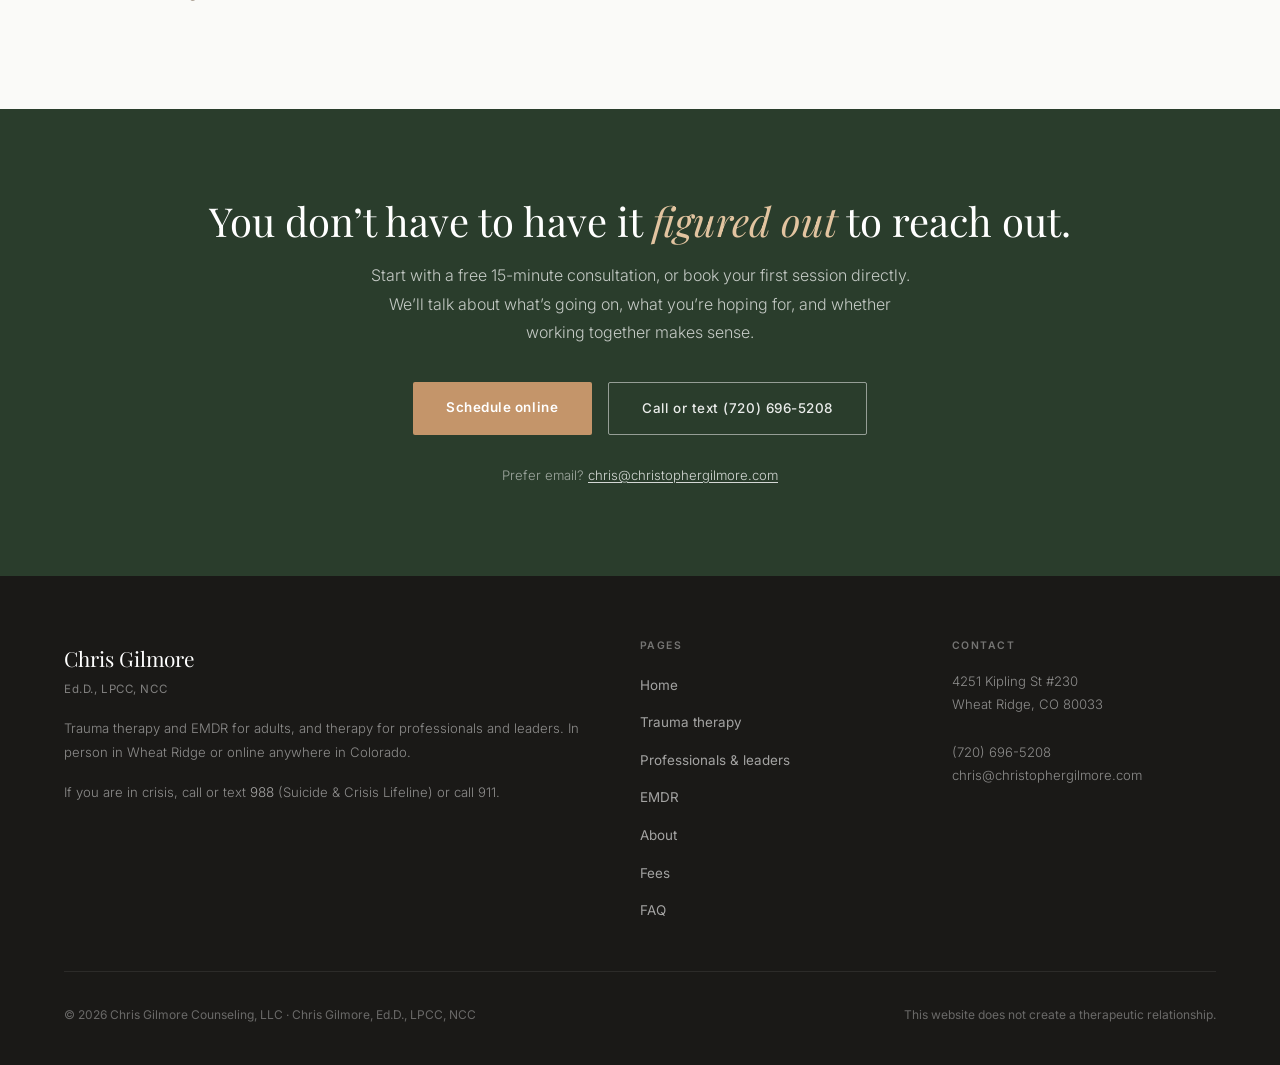
==== commit 5f32aace: "About page: enhanced office photo in a wide 3:2 frame Co-Authored-By: Claude Opus 5.5 <noreply@anthr" ====
--- a/about/index.html
+++ b/about/index.html
@@ -312,8 +312,8 @@
 </section>
 
 <section class="sec">
-  <div class="split">
-    <figure class="photo"><img src="/office.jpg" alt="Therapy office in Wheat Ridge with a sofa, armchair, warm lamps, and a window" loading="lazy" /><figcaption>The Wheat Ridge office</figcaption></figure>
+  <div class="split" style="align-items:center">
+    <figure class="photo"><img src="/office.jpg?v=2" style="aspect-ratio:3/2;object-position:center" alt="Therapy office in Wheat Ridge with a sofa, armchair, warm lamps, and a window" loading="lazy" /><figcaption>The Wheat Ridge office</figcaption></figure>
     <div class="prose" style="margin:0">
       <div class="eyebrow">Where I practice</div>
       <h2>A calm, private space in Wheat Ridge</h2>
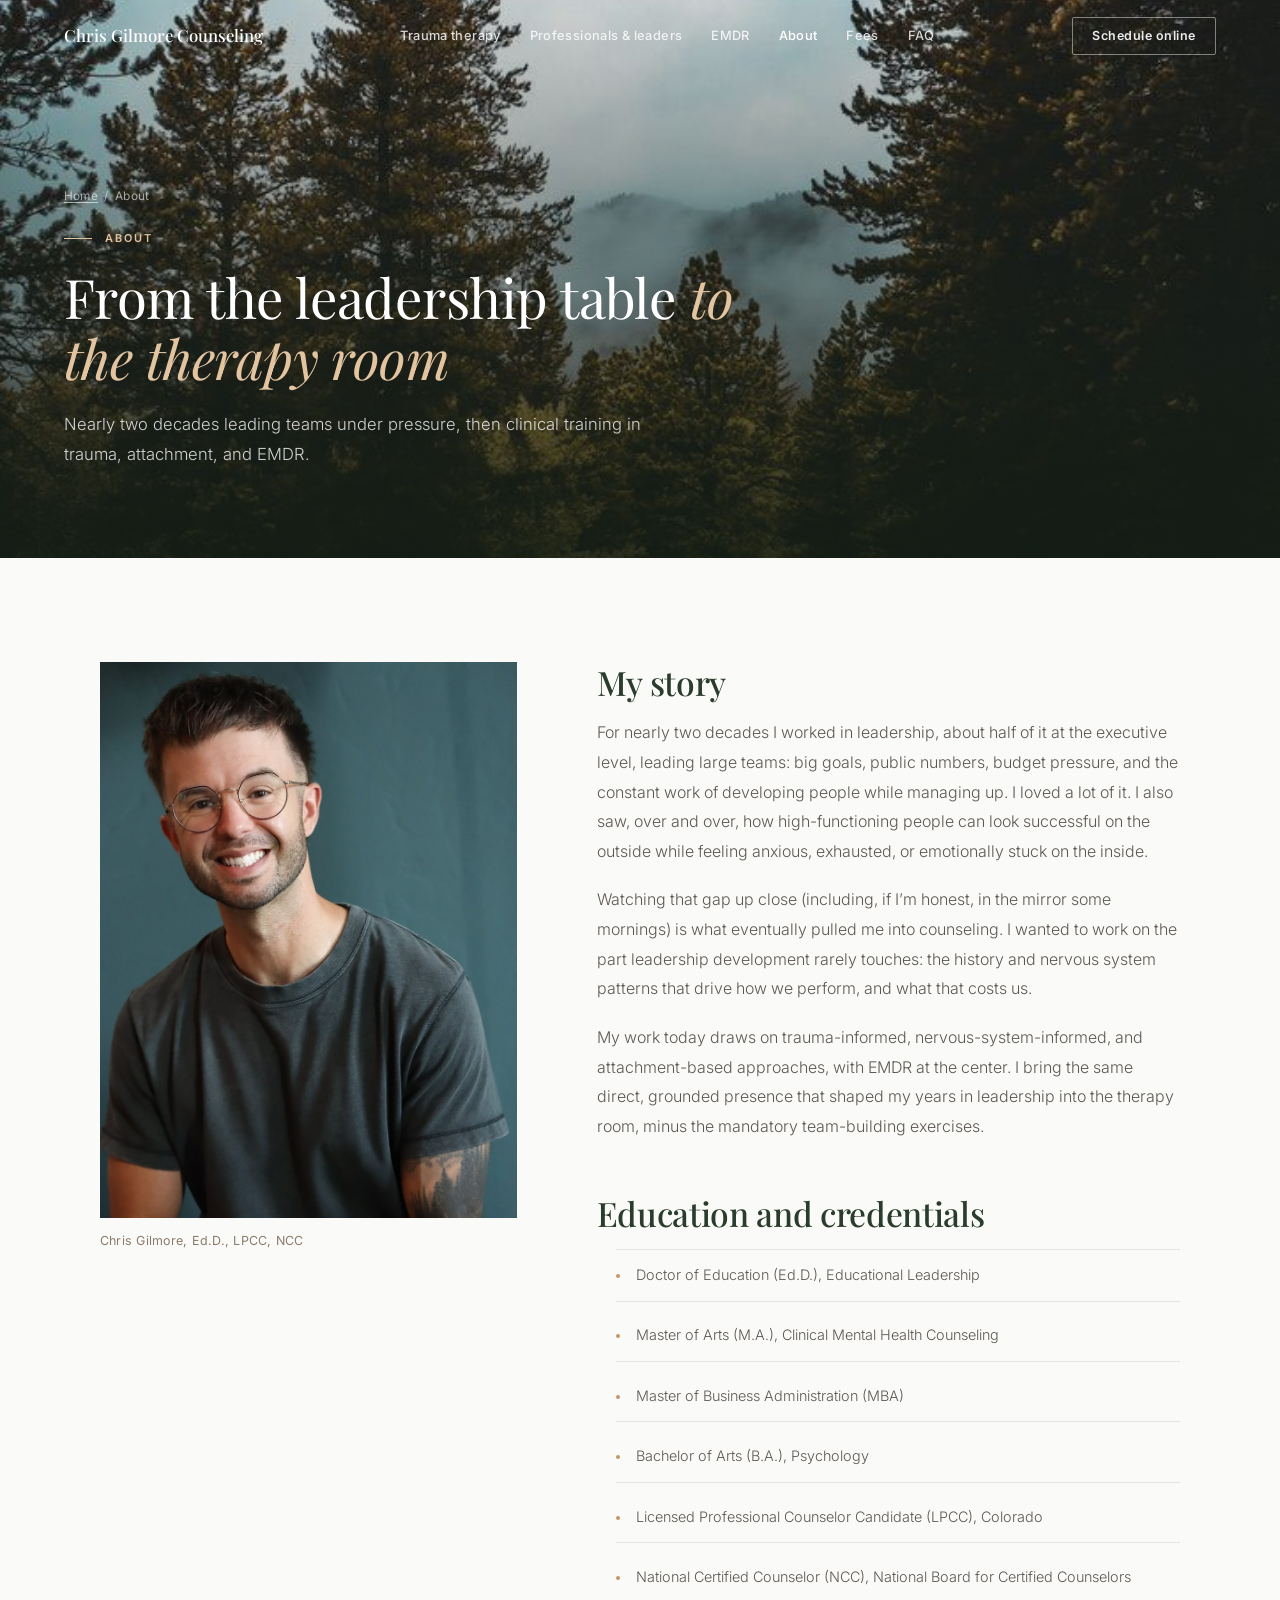
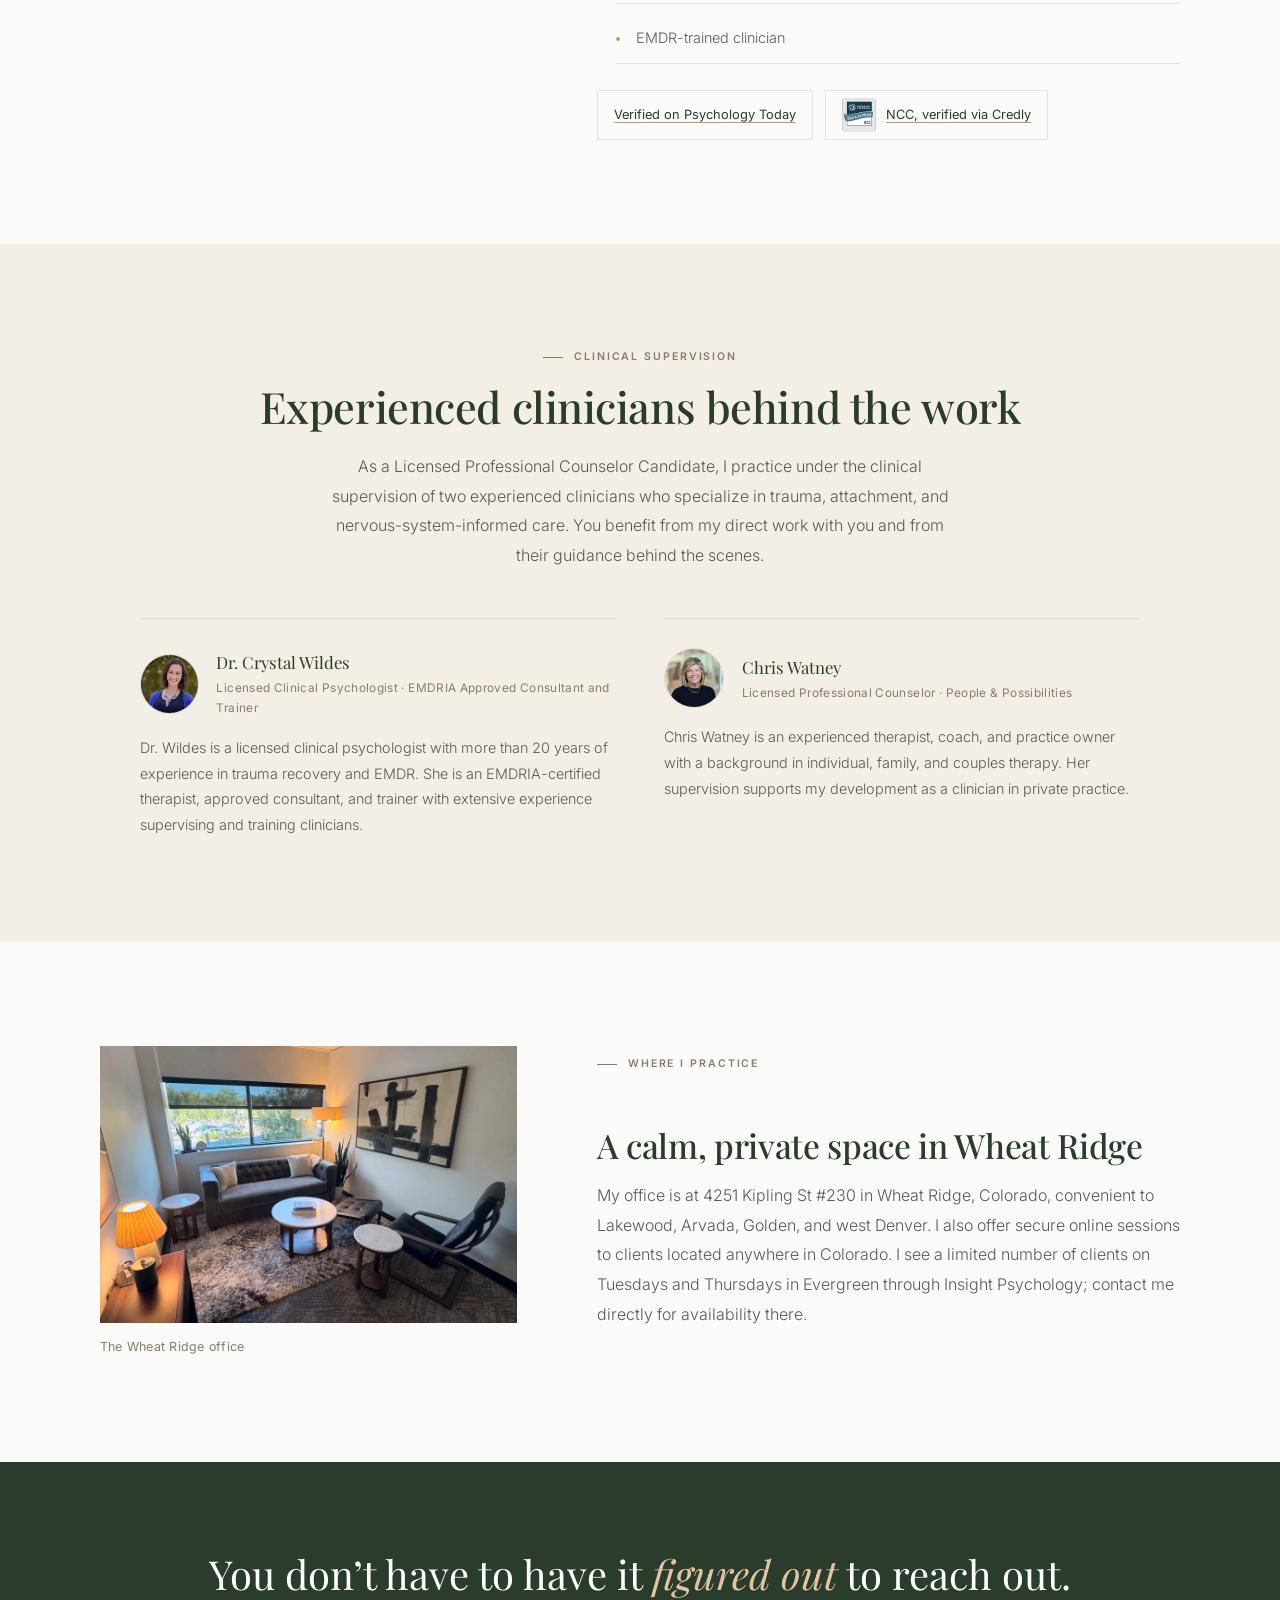
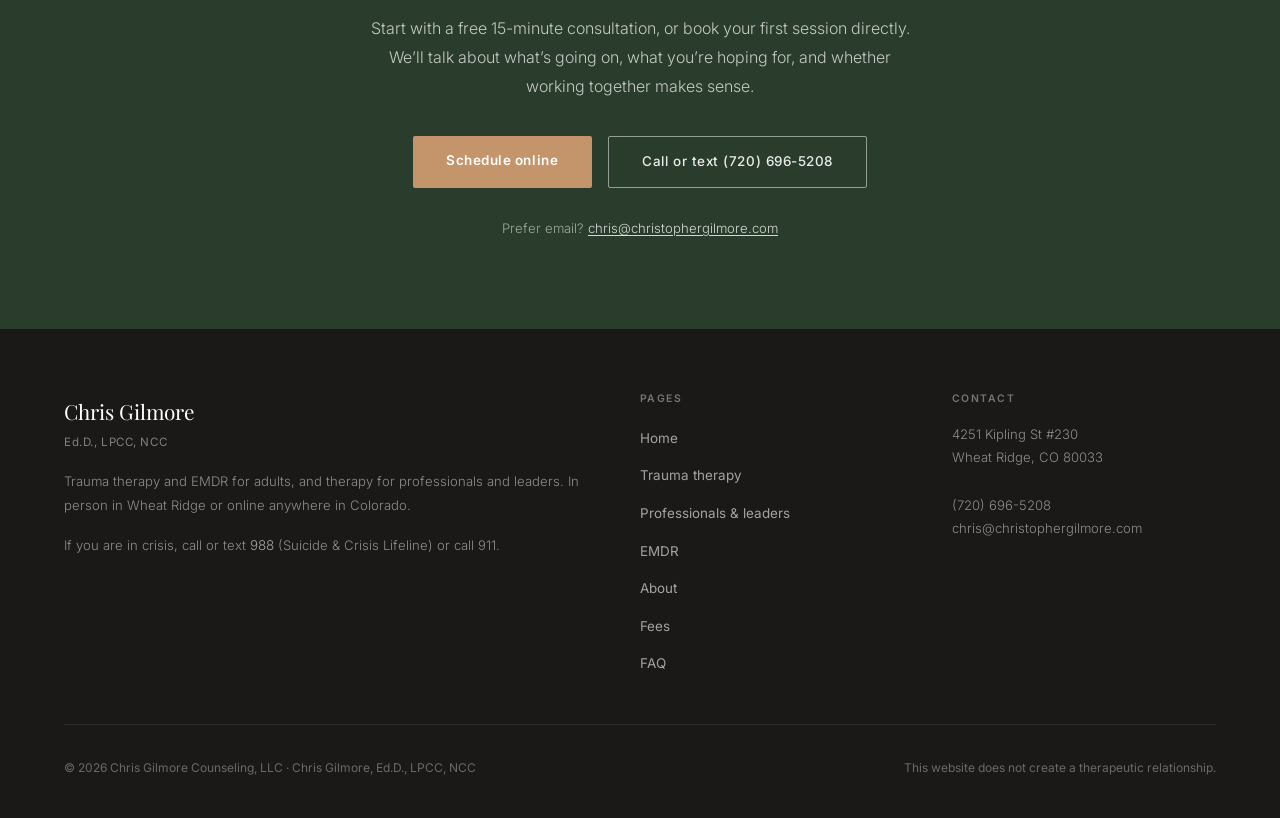
==== commit bddbc16c: "About page: remove third-person summary paragraph above My story Co-Authored-By: Claude Opus 5.5 <no" ====
--- a/about/index.html
+++ b/about/index.html
@@ -270,7 +270,6 @@
   <div class="split">
     <figure class="photo"><img src="/about-photo.jpg" alt="Chris Gilmore, Ed.D., LPCC, NCC" /><figcaption>Chris Gilmore, Ed.D., LPCC, NCC</figcaption></figure>
     <div class="prose" style="margin:0">
-      <p class="answer">Chris Gilmore, Ed.D., LPCC, NCC, is a Colorado therapist who offers trauma therapy and EMDR for adults, and therapy for professionals and leaders dealing with burnout, high-functioning anxiety, and perfectionism. Before becoming a counselor, he built a career in leadership that grew into executive roles.</p>
       <h2>My story</h2>
       <p>For nearly two decades I worked in leadership, about half of it at the executive level, leading large teams: big goals, public numbers, budget pressure, and the constant work of developing people while managing up. I loved a lot of it. I also saw, over and over, how high-functioning people can look successful on the outside while feeling anxious, exhausted, or emotionally stuck on the inside.</p>
       <p>Watching that gap up close (including, if I&#8217;m honest, in the mirror some mornings) is what eventually pulled me into counseling. I wanted to work on the part leadership development rarely touches: the history and nervous system patterns that drive how we perform, and what that costs us.</p>
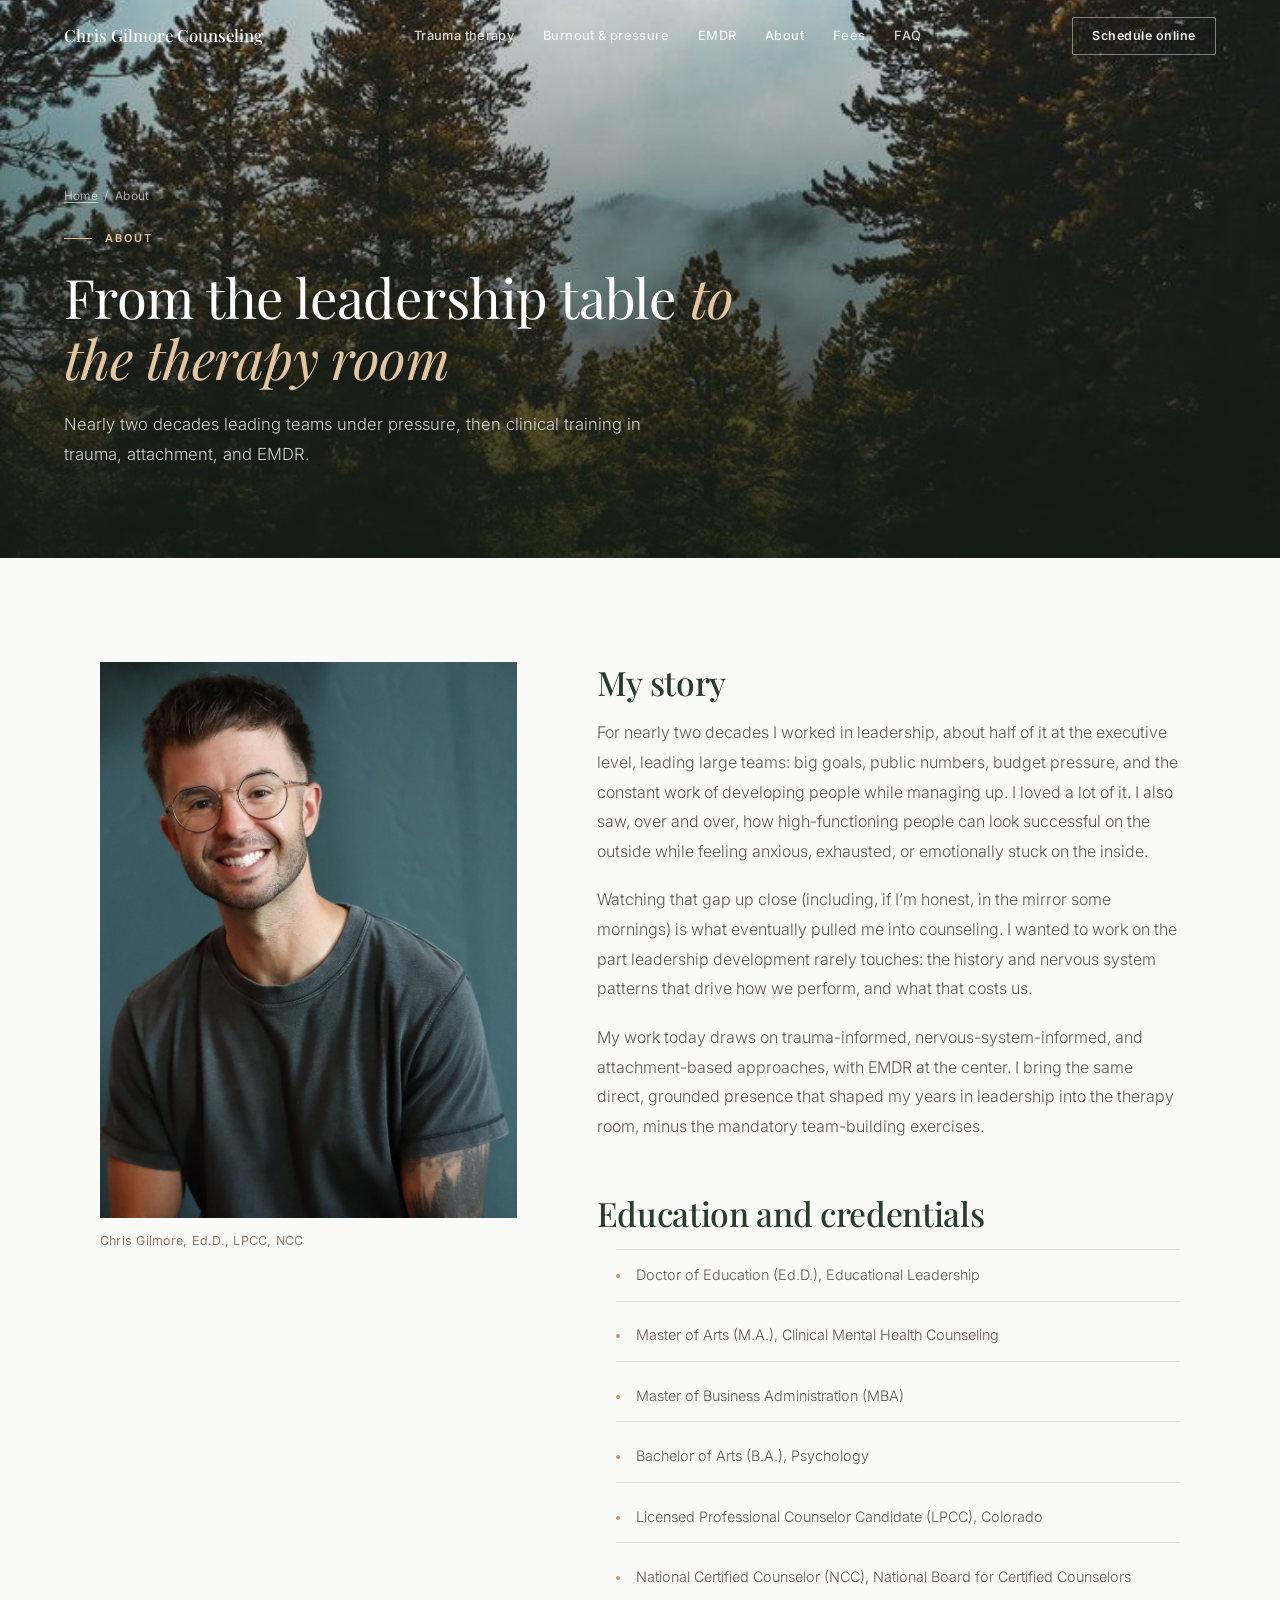
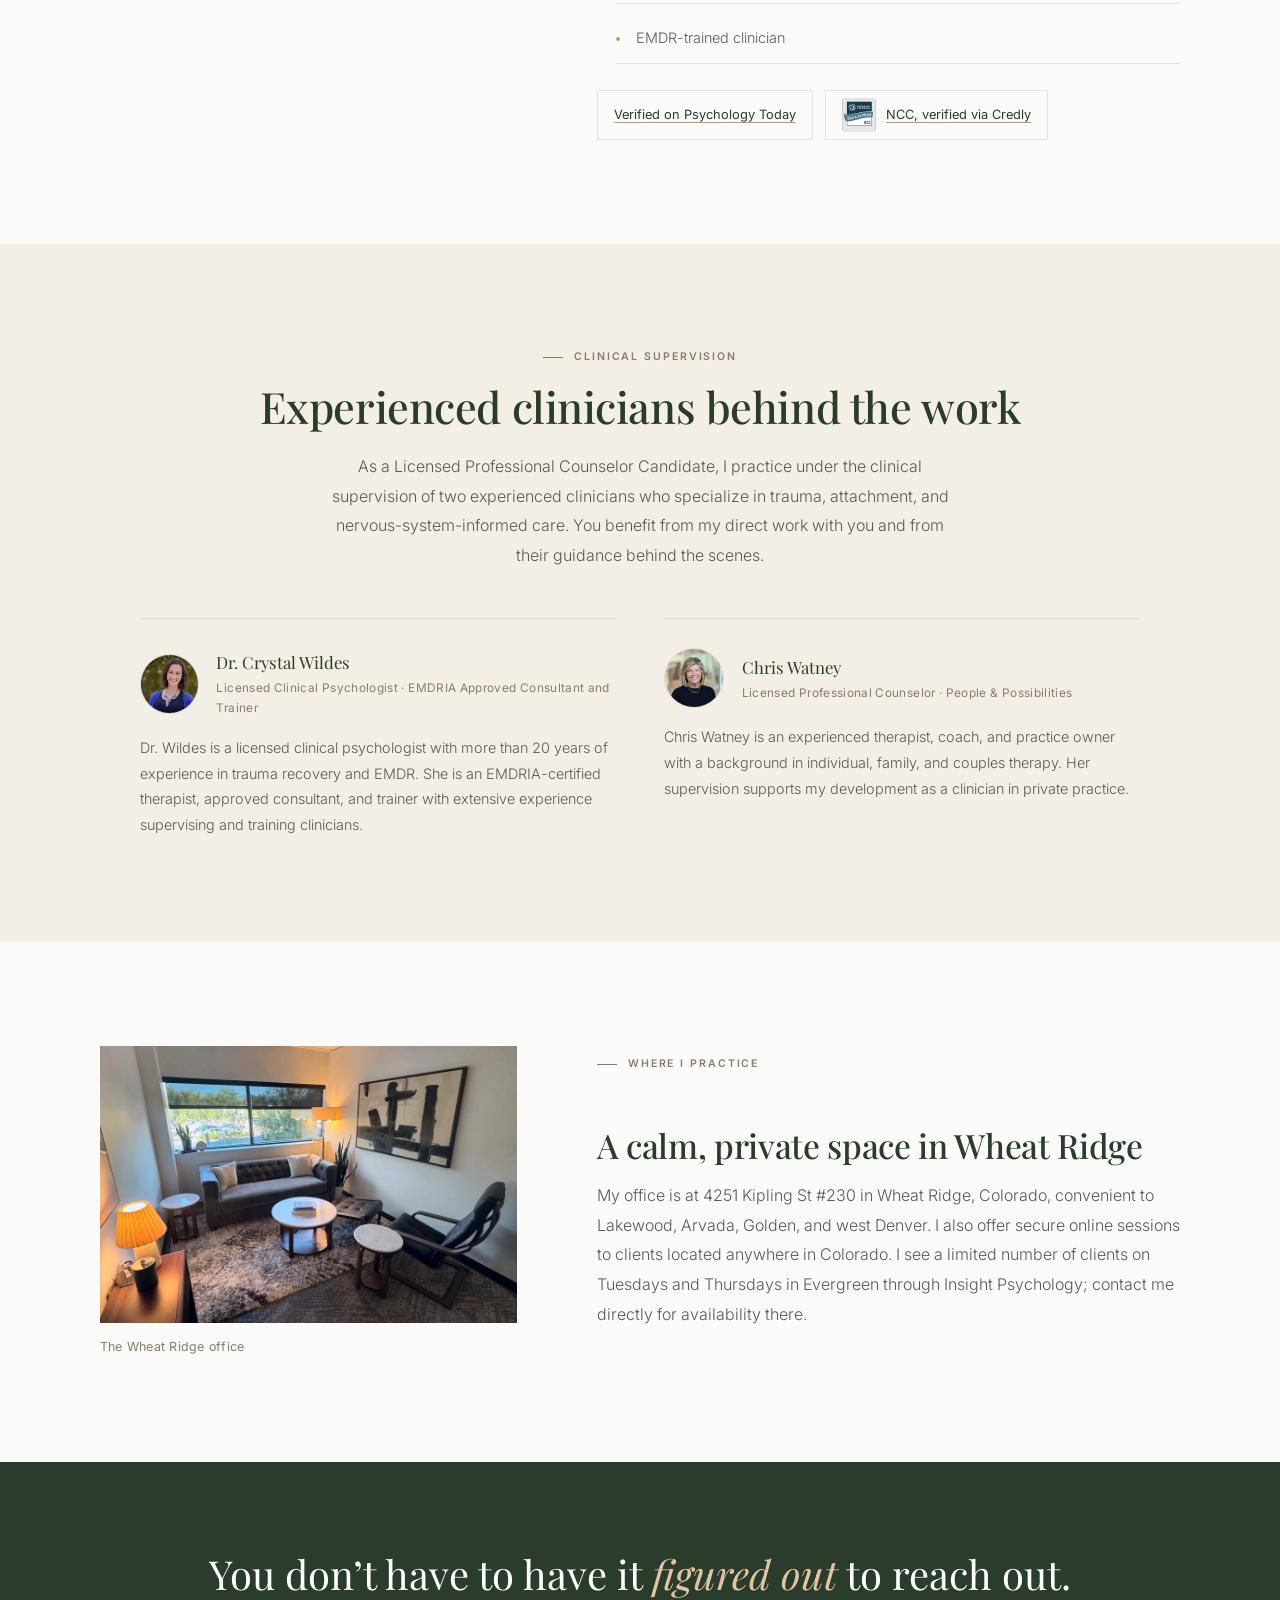
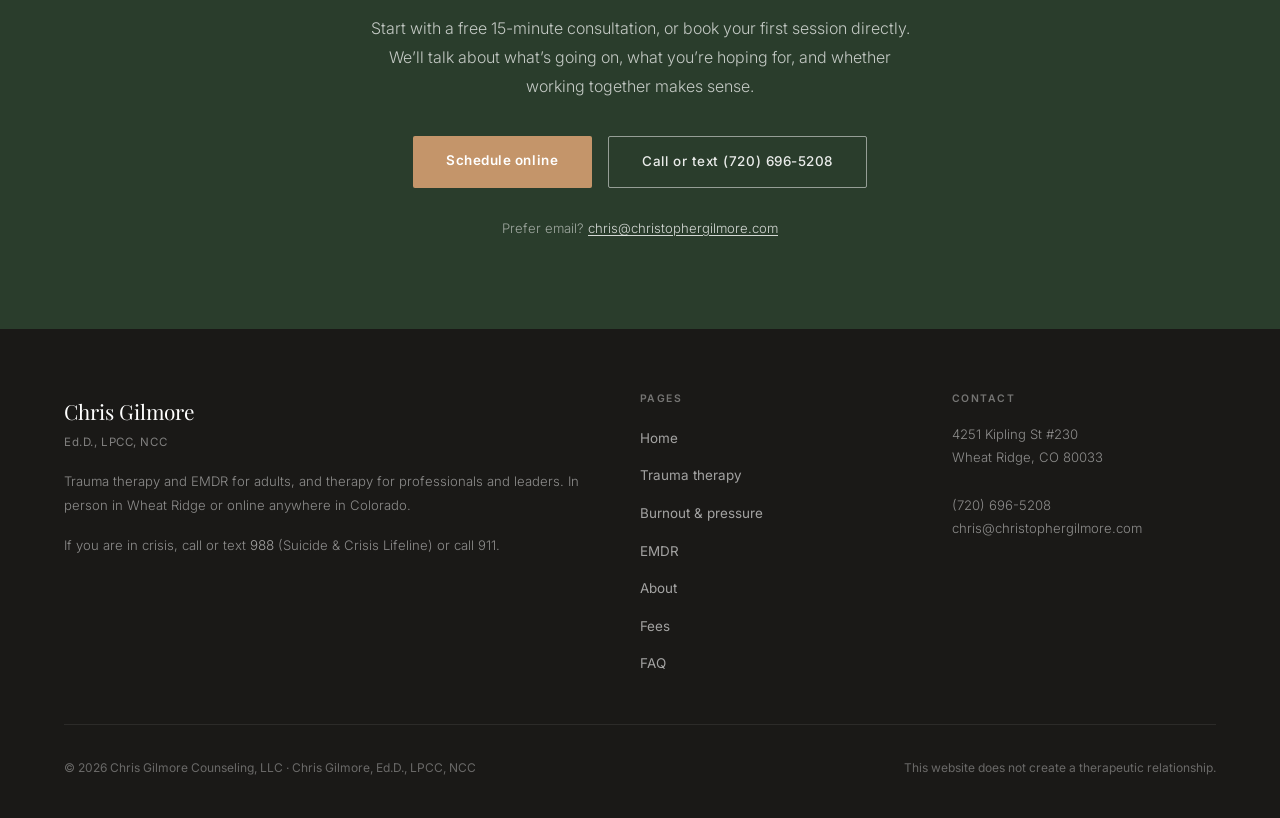
==== commit 6d8a5bb0: "Relabel paths: 'Trauma & the past' and 'Burnout & pressure' (cards, nav, footer, page header) Co-Aut" ====
--- a/about/index.html
+++ b/about/index.html
@@ -231,7 +231,7 @@
   <button class="mob-close" onclick="toggleMenu()" aria-label="Close menu">&times;</button>
   <a href="/">Home</a>
   <a href="/trauma-therapy/">Trauma therapy</a>
-  <a href="/therapy-for-high-achievers/">Professionals &amp; leaders</a>
+  <a href="/therapy-for-high-achievers/">Burnout &amp; pressure</a>
   <a href="/emdr-therapy/">EMDR</a>
   <a href="/about/">About</a>
   <a href="/faq/#fees">Fees</a>
@@ -245,7 +245,7 @@
   </a>
   <ul class="nav-links">
     <li><a href="/trauma-therapy/">Trauma therapy</a></li>
-    <li><a href="/therapy-for-high-achievers/">Professionals &amp; leaders</a></li>
+    <li><a href="/therapy-for-high-achievers/">Burnout &amp; pressure</a></li>
     <li><a href="/emdr-therapy/">EMDR</a></li>
     <li><a href="/about/" aria-current="page">About</a></li>
     <li><a href="/faq/#fees">Fees</a></li>
@@ -343,7 +343,7 @@
       <ul>
         <li><a href="/">Home</a></li>
         <li><a href="/trauma-therapy/">Trauma therapy</a></li>
-        <li><a href="/therapy-for-high-achievers/">Professionals &amp; leaders</a></li>
+        <li><a href="/therapy-for-high-achievers/">Burnout &amp; pressure</a></li>
         <li><a href="/emdr-therapy/">EMDR</a></li>
         <li><a href="/about/">About</a></li>
         <li><a href="/faq/#fees">Fees</a></li>
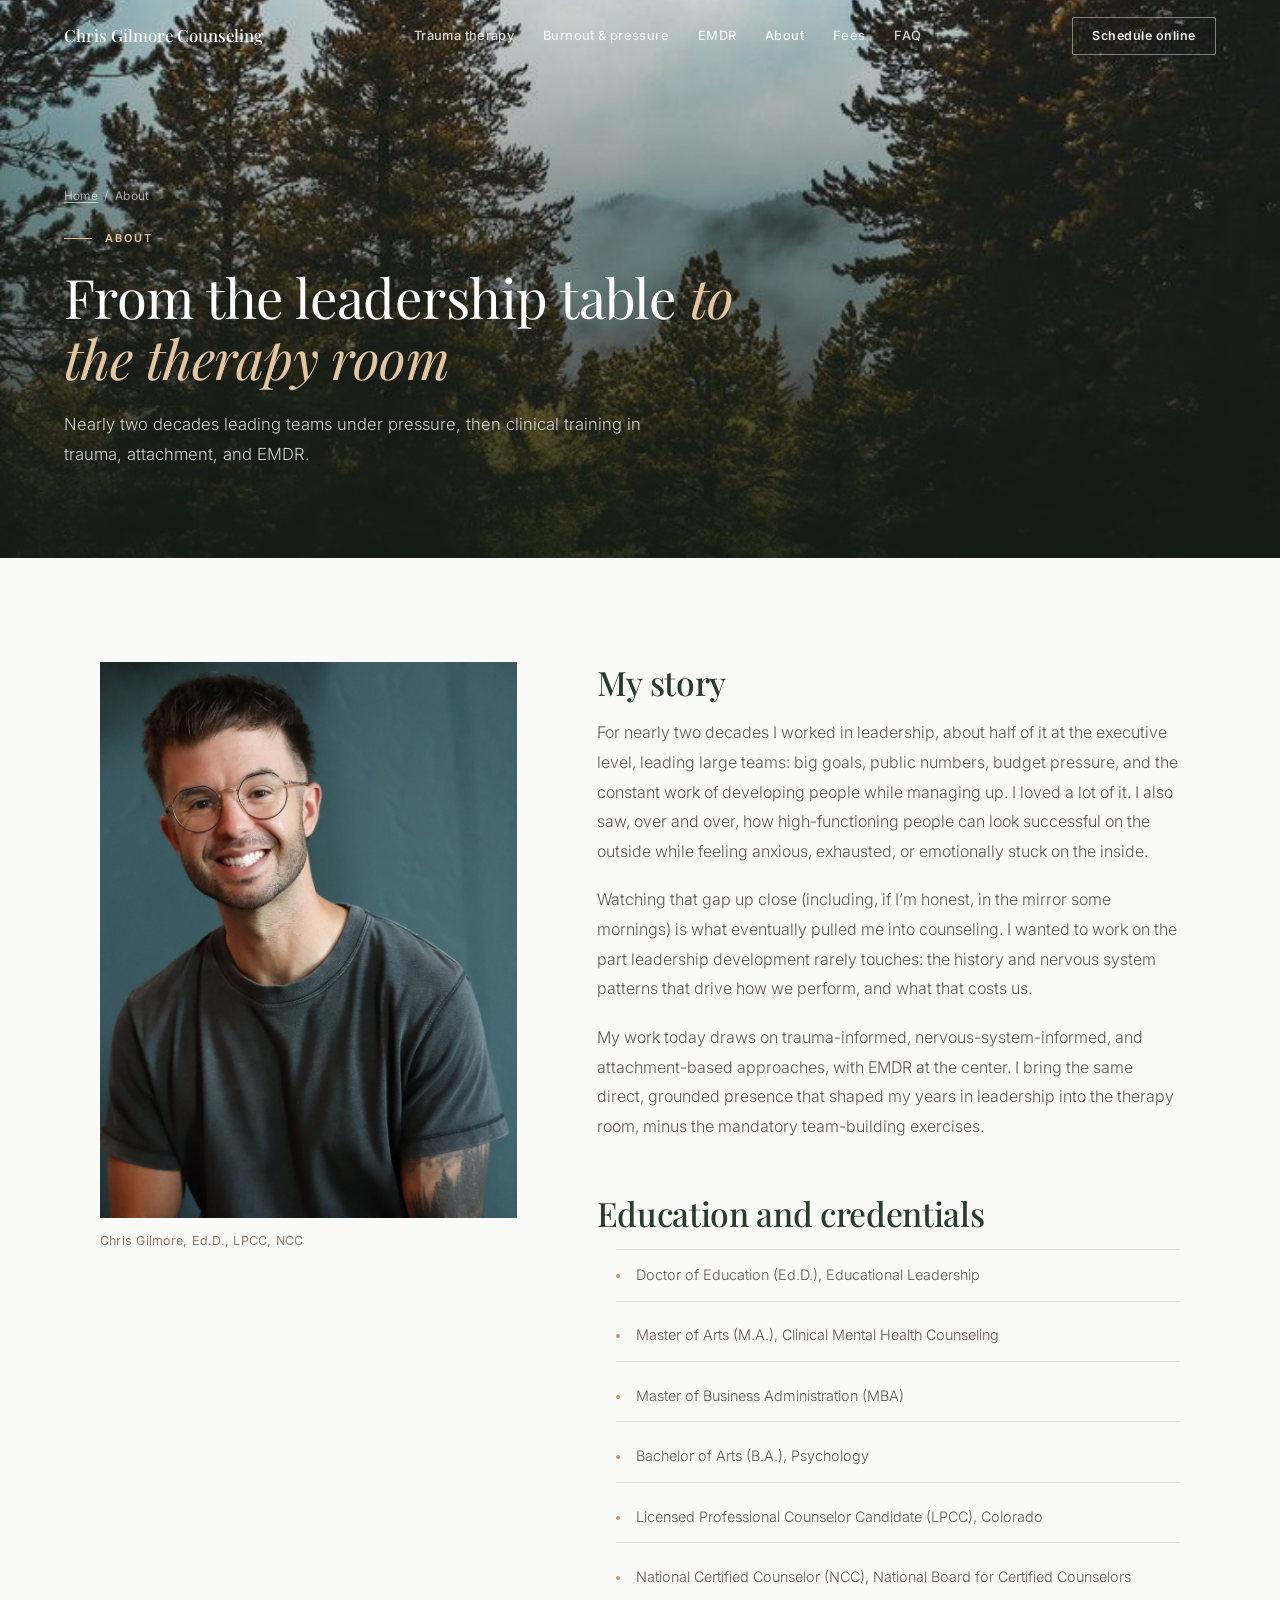
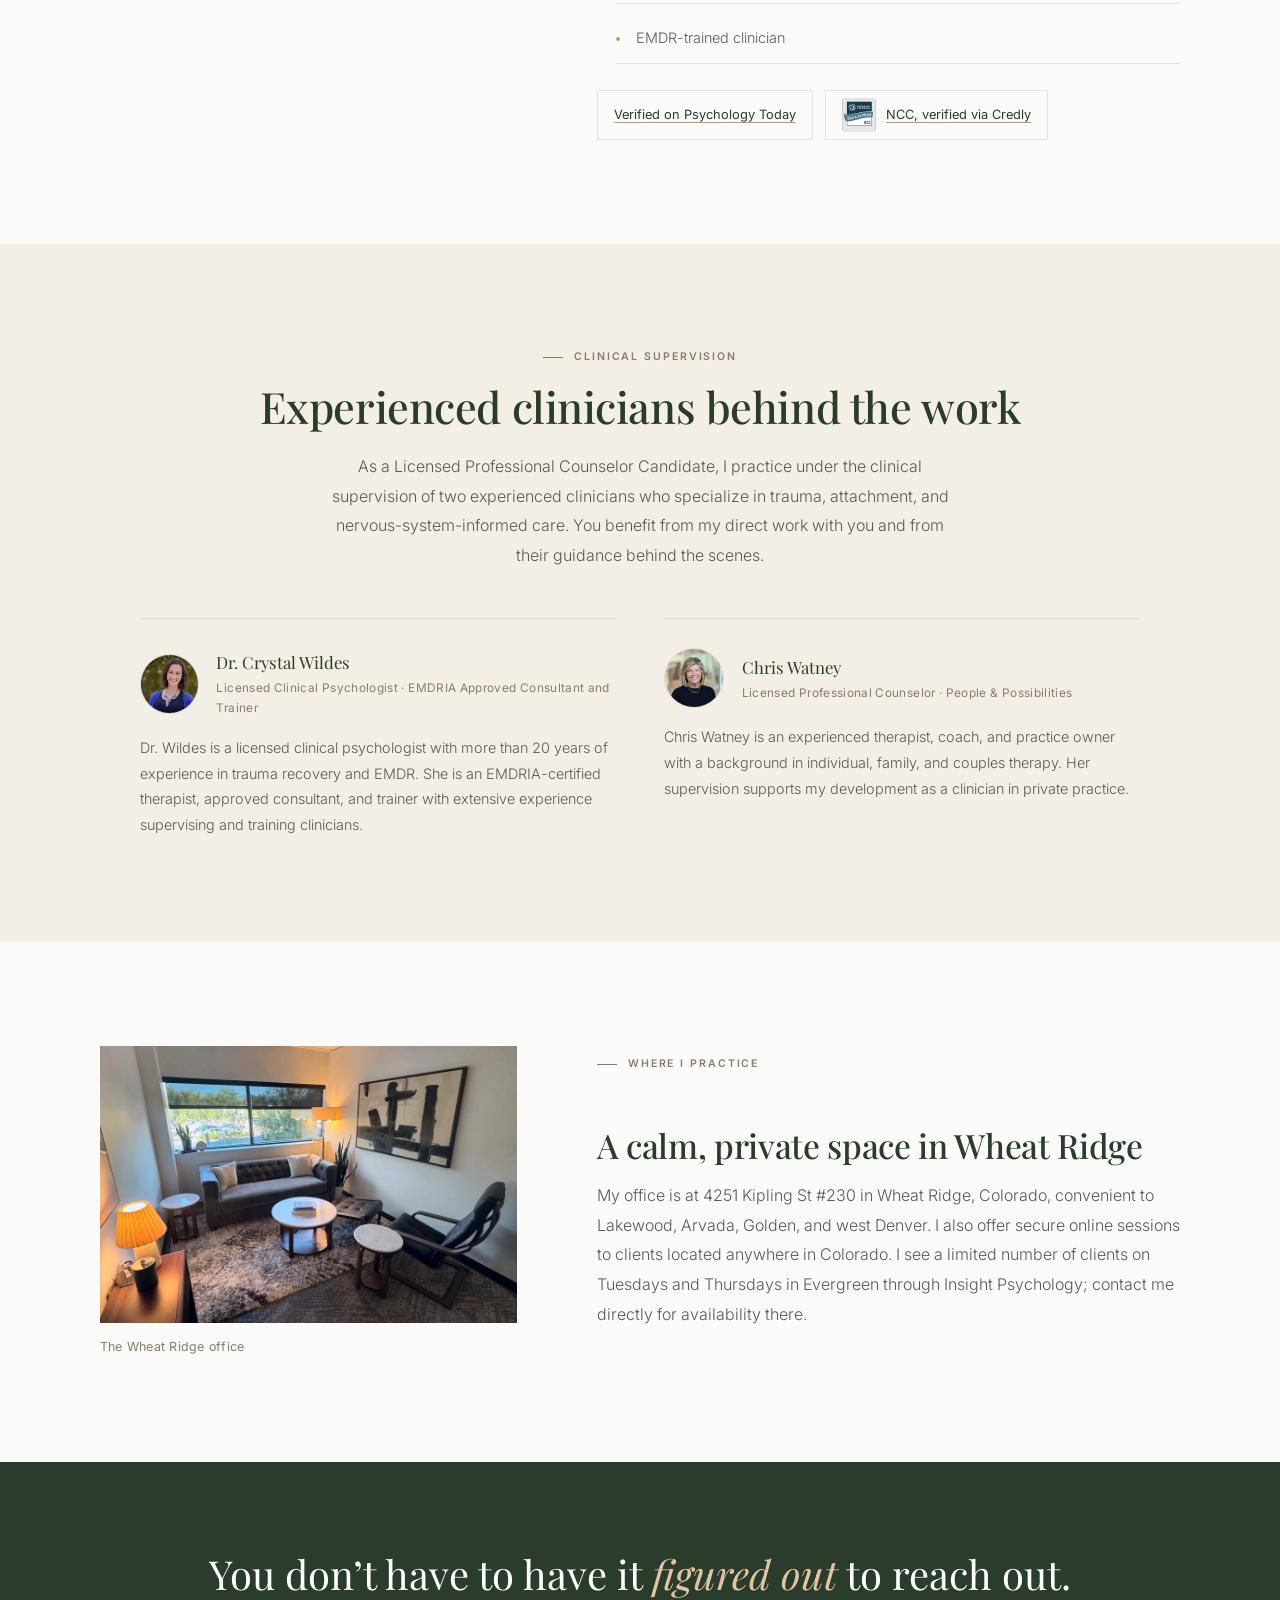
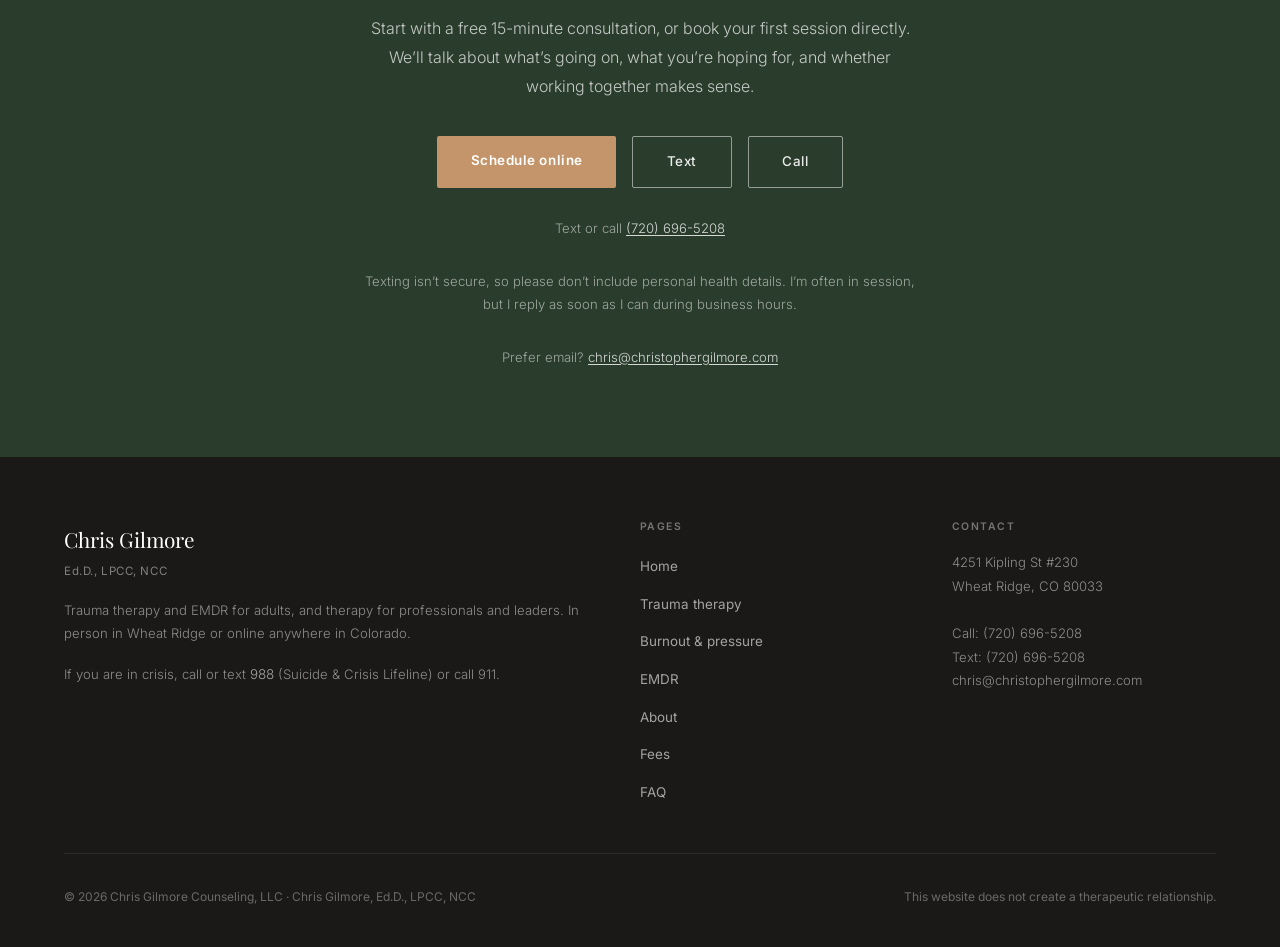
==== commit 8e8dddf4: "Add separate Text and Call buttons with texting note (about)" ====
--- a/about/index.html
+++ b/about/index.html
@@ -237,7 +237,8 @@
   <a href="/faq/#fees">Fees</a>
   <a href="/faq/">FAQ</a>
   <a href="https://christopher-gilmore.clientsecure.me/request" class="mob-cta" target="_blank" rel="noopener">Schedule online</a>
-  <a href="tel:+17206965208" class="mob-call">Call or text (720) 696-5208</a>
+  <a href="sms:+17206965208?&amp;body=Hi%20Chris%2C%20I%27d%20like%20to%20schedule%20a%20free%20consultation." class="mob-call">Text (720) 696-5208</a>
+  <a href="tel:+17206965208" class="mob-call">Call (720) 696-5208</a>
 </div>
 <nav class="site-nav clear" id="site-nav" aria-label="Main">
   <a href="/" class="nav-brand">
@@ -326,8 +327,11 @@
   <p>Start with a free 15-minute consultation, or book your first session directly. We&#8217;ll talk about what&#8217;s going on, what you&#8217;re hoping for, and whether working together makes sense.</p>
   <div class="btns">
     <a href="https://christopher-gilmore.clientsecure.me/request" class="btn-primary" target="_blank" rel="noopener">Schedule online</a>
-    <a href="tel:+17206965208" class="btn-ghost">Call or text (720) 696-5208</a>
-  </div>
+    <a href="sms:+17206965208?&amp;body=Hi%20Chris%2C%20I%27d%20like%20to%20schedule%20a%20free%20consultation." class="btn-ghost">Text</a>
+    <a href="tel:+17206965208" class="btn-ghost">Call</a>
+  </div>
+  <p class="small">Text or call <a href="tel:+17206965208">(720) 696-5208</a></p>
+  <p class="small">Texting isn&#8217;t secure, so please don&#8217;t include personal health details. I&#8217;m often in session, but I reply as soon as I can during business hours.</p>
   <p class="small">Prefer email? <a href="mailto:chris@christophergilmore.com">chris@christophergilmore.com</a></p>
 </section>
 <footer>
@@ -354,7 +358,8 @@
       <h2>Contact</h2>
       <address>
         4251 Kipling St #230<br>Wheat Ridge, CO 80033<br><br>
-        <a href="tel:+17206965208">(720) 696-5208</a><br>
+        Call: <a href="tel:+17206965208">(720) 696-5208</a><br>
+        Text: <a href="sms:+17206965208?&amp;body=Hi%20Chris%2C%20I%27d%20like%20to%20schedule%20a%20free%20consultation.">(720) 696-5208</a><br>
         <a href="mailto:chris@christophergilmore.com">chris@christophergilmore.com</a>
       </address>
     </div>
